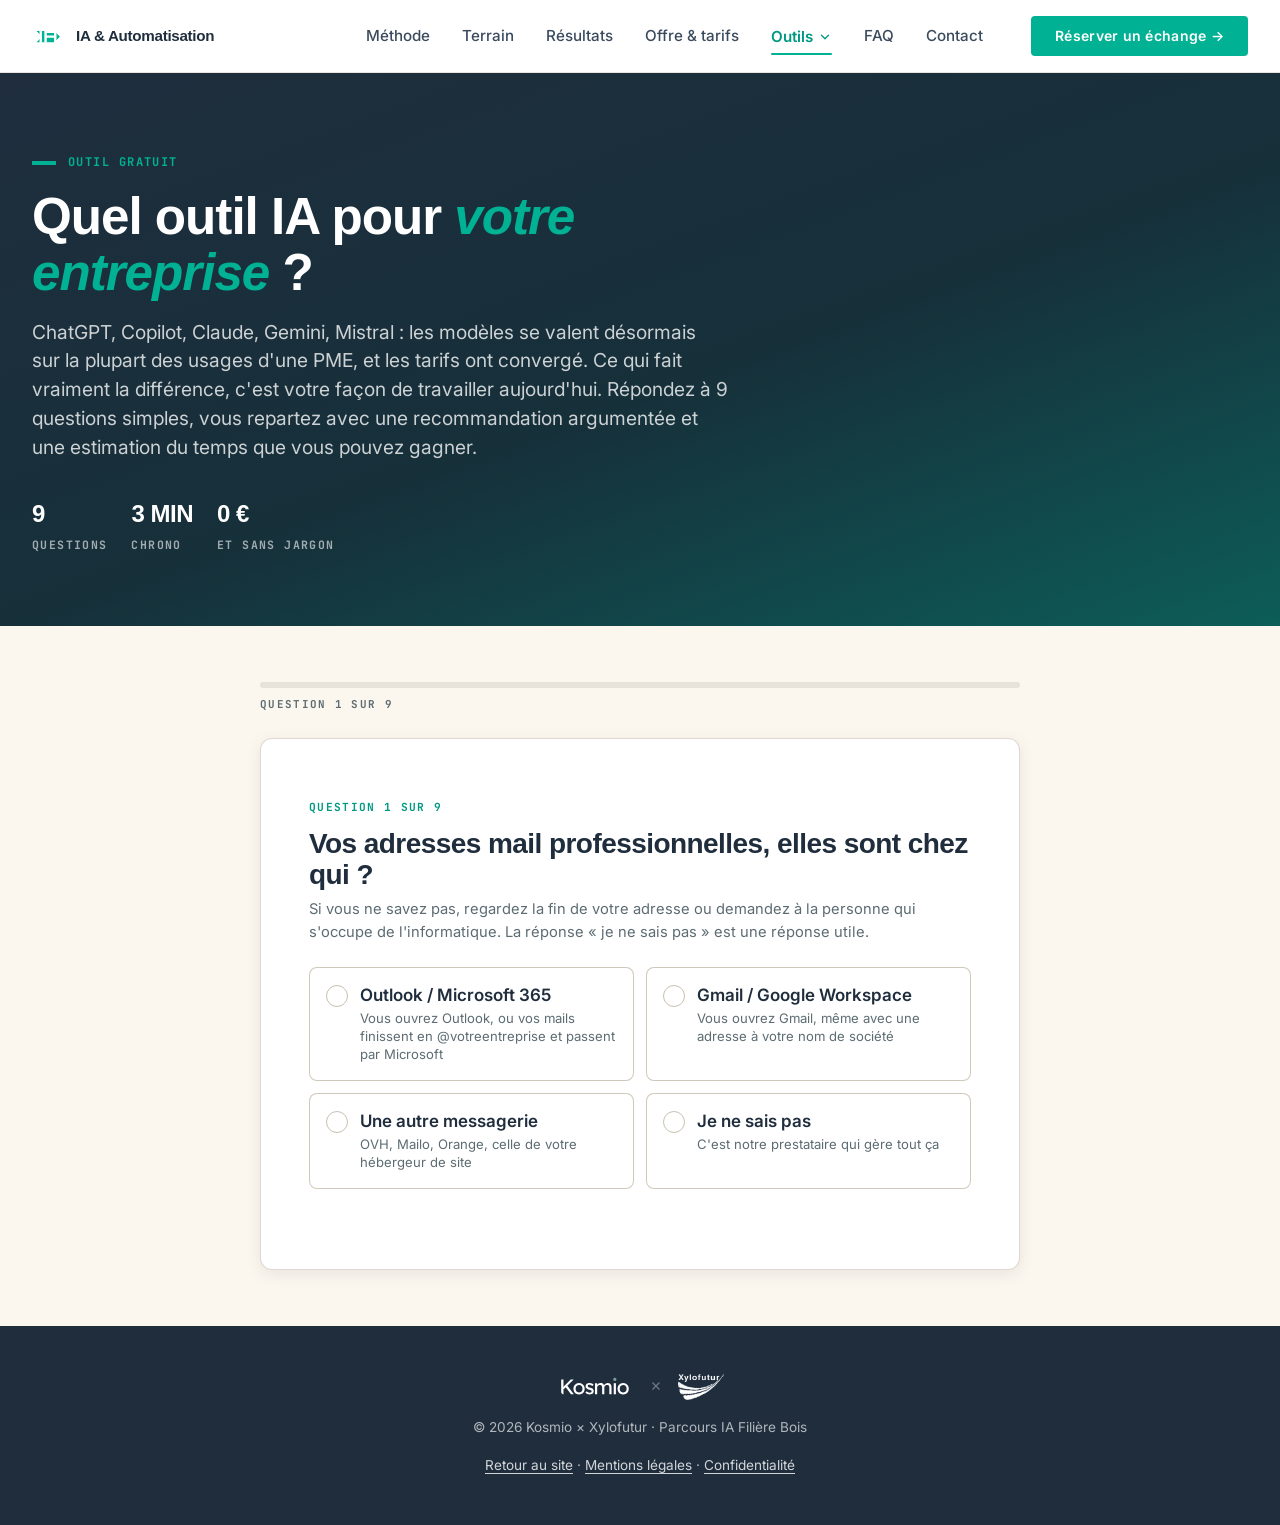
==== choix-ia.html @ 47e6c5d9 "Lot D : entree Souverainete active dans le menu Outils de toutes les pages Co-Authored-By: Claude Op" ====
<!doctype html>
<html lang="fr">
<head>
<meta charset="utf-8" />
<meta name="viewport" content="width=device-width,initial-scale=1" />
<title>Quel outil IA pour votre entreprise ? · Kosmio × Xylofutur</title>
<meta name="description" content="9 questions, 3 minutes : découvrez quel abonnement IA correspond à votre façon de travailler, et surtout combien de temps vous pouvez réellement gagner. Outil gratuit pour les entreprises de la filière bois." />

<meta property="og:type" content="website" />
<meta property="og:title" content="Quel outil IA pour votre entreprise ?" />
<meta property="og:description" content="9 questions, 3 minutes, une recommandation argumentée. Sans jargon, pour les entreprises de la filière bois." />
<meta property="og:url" content="https://ia-bois.kosm.io/choix-ia.html" />
<meta property="og:image" content="https://ia-bois.kosm.io/assets/og-cover.png" />
<meta property="og:locale" content="fr_FR" />
<meta name="twitter:card" content="summary_large_image" />
<link rel="canonical" href="https://ia-bois.kosm.io/choix-ia.html" />

<link rel="icon" href="assets/favicon.svg" type="image/svg+xml" />

<link rel="preconnect" href="https://fonts.googleapis.com">
<link rel="preconnect" href="https://fonts.gstatic.com" crossorigin>
<link rel="stylesheet" href="https://fonts.googleapis.com/css2?family=Inter:wght@400;500;600;700&family=JetBrains+Mono:wght@600;700&display=swap">
<link rel="stylesheet" href="design-system/tokens.css" />

<style>
  .wrap { max-width: var(--container-xl); margin-inline:auto; padding-inline: var(--gutter-mobile); }
  @media (min-width:768px){ .wrap{ padding-inline: var(--gutter-tablet);} }
  @media (min-width:1024px){ .wrap{ padding-inline: var(--gutter-desktop);} }

  /* ===== Header (identique au site) ===== */
  header.site {
    position: sticky; top:0; z-index:50;
    background: rgba(255,255,255,0.88);
    backdrop-filter: saturate(180%) blur(12px);
    border-bottom: 1px solid rgba(201,191,177,0.4);
  }
  header.site .wrap { display:flex; align-items:center; justify-content:space-between; height:72px; gap:var(--space-4); }
  .brand { display:flex; align-items:center; gap:var(--space-3); text-decoration:none;}
  .brand-logo { height:32px; width:auto; display:block; }
  .brand-name { font-family:var(--font-display); font-weight:700; font-size:.95rem; color:var(--ink-900); letter-spacing:var(--tracking-tight); }

  /* ===== Intro ===== */
  .intro { background: linear-gradient(160deg, var(--ink-900) 0%, #16303a 55%, var(--xf-green-600) 160%); color:#fff; padding-block: clamp(2.5rem,6vw,4.5rem); }
  .intro h1 { color:#fff; font-size: var(--text-h1); margin-bottom: var(--space-4); max-width: 22ch; }
  .intro h1 em { font-style:italic; color: var(--xf-green-500); }
  .intro p { color: rgba(255,255,255,.78); font-size: var(--text-lead); line-height: var(--lh-base); max-width: 58ch; margin:0 0 var(--space-5); }
  .intro-meta { display:flex; flex-wrap:wrap; gap: var(--space-5); margin-top: var(--space-6); }
  .intro-meta div { font-family: var(--font-mono); font-size:.72rem; font-weight:700; text-transform:uppercase; letter-spacing: var(--tracking-mono); color: rgba(255,255,255,.6); }
  .intro-meta strong { display:block; font-family: var(--font-display); font-size:1.5rem; color:#fff; letter-spacing: var(--tracking-tight); margin-bottom:2px; }

  /* ===== App ===== */
  .app { background: var(--xf-sand-100); padding-block: clamp(2rem,5vw,3.5rem); min-height: 60vh; }
  .card {
    background:#fff; border:1px solid rgba(201,191,177,.6); border-radius: var(--radius-lg);
    box-shadow: var(--shadow-md); max-width: 760px; margin-inline:auto;
    padding: clamp(1.25rem, 4vw, var(--space-7));
  }

  .progress { max-width:760px; margin: 0 auto var(--space-5); }
  .progress-bar { height:6px; background: rgba(0,0,0,.08); border-radius: var(--radius-pill); overflow:hidden; }
  .progress-bar span { display:block; height:100%; width:0%; background: var(--xf-green-500); border-radius: var(--radius-pill); transition: width .35s var(--ease-out); }
  .progress-label { display:flex; justify-content:space-between; align-items:center; margin-top: var(--space-2); font-family: var(--font-mono); font-size:.68rem; font-weight:700; text-transform:uppercase; letter-spacing: var(--tracking-mono); color: var(--grey-600); }

  .q-num { font-family: var(--font-mono); font-size:.7rem; font-weight:700; text-transform:uppercase; letter-spacing: var(--tracking-mono); color: var(--xf-green-600); }
  .q-title { font-family: var(--font-display); font-weight:700; font-size: clamp(1.3rem, 3vw, 1.75rem); line-height: var(--lh-tight); letter-spacing: var(--tracking-tight); margin: var(--space-3) 0 var(--space-2); }
  .q-help { color: var(--grey-600); font-size:.92rem; line-height: var(--lh-base); margin:0 0 var(--space-5); }

  .opts { display:grid; gap: var(--space-3); }
  @media (min-width:640px){ .opts.opts--2 { grid-template-columns: 1fr 1fr; } }
  .opt {
    display:flex; align-items:flex-start; gap: var(--space-3); text-align:left;
    width:100%; padding: var(--space-4); font:inherit; color:var(--ink-900);
    background:#fff; border:1.5px solid rgba(201,191,177,.85); border-radius: var(--radius-md);
    cursor:pointer; transition: border-color var(--duration-fast) var(--ease-out), background var(--duration-fast) var(--ease-out), transform var(--duration-fast) var(--ease-out);
  }
  .opt:hover { border-color: var(--xf-green-500); background: var(--xf-green-50); transform: translateY(-1px); }
  .opt:focus-visible { outline:none; box-shadow: var(--shadow-focus); }
  .opt[aria-pressed="true"] { border-color: var(--xf-green-500); background: var(--xf-green-50); }
  .opt .tick {
    flex:0 0 auto; width:22px; height:22px; border-radius:50%; margin-top:1px;
    border:1.5px solid var(--grey-300); display:flex; align-items:center; justify-content:center;
    font-size:.7rem; color:#fff; background:#fff;
  }
  .opt[aria-pressed="true"] .tick { background: var(--xf-green-500); border-color: var(--xf-green-500); }
  .opt .txt strong { display:block; font-weight:600; line-height:1.3; }
  .opt .txt small { display:block; color: var(--grey-600); font-size:.82rem; line-height:1.4; margin-top:3px; }

  .q-nav { display:flex; justify-content:space-between; align-items:center; gap:var(--space-3); margin-top: var(--space-6); flex-wrap:wrap; }
  .link-btn { background:none; border:none; padding:0; font:inherit; color: var(--grey-600); cursor:pointer; text-decoration:underline; text-underline-offset:.2em; font-size:.9rem; }
  .link-btn:hover { color: var(--ink-900); }

  /* ===== Résultat ===== */
  .reco { border:1px solid rgba(201,191,177,.6); border-radius: var(--radius-lg); overflow:hidden; background:#fff; }
  .reco__head { background: var(--ink-900); color:#fff; padding: var(--space-5) var(--space-6); }
  .reco__head .t-micro { color: var(--xf-green-500); }
  .reco__head h3 { color:#fff; font-size: clamp(1.5rem,3.5vw,2rem); margin: var(--space-2) 0 0; }
  .reco__head p { margin: var(--space-2) 0 0; color: rgba(255,255,255,.72); font-size:.95rem; }
  .reco__body { padding: var(--space-6); }
  .reco__why { list-style:none; margin:0 0 var(--space-5); padding:0; display:grid; gap: var(--space-3); }
  .reco__why li { display:flex; gap: var(--space-3); align-items:flex-start; font-size:.95rem; line-height: var(--lh-base); }
  .reco__why li::before { content:"✓"; flex:0 0 auto; color: var(--xf-green-600); font-weight:700; }
  .reco__meta { display:grid; gap: var(--space-4); border-top:1px solid rgba(201,191,177,.5); padding-top: var(--space-5); }
  @media (min-width:640px){ .reco__meta { grid-template-columns: 1fr 1fr; } }
  .reco__meta h4 { font-family: var(--font-mono); font-size:.68rem; font-weight:700; text-transform:uppercase; letter-spacing: var(--tracking-mono); color: var(--grey-600); margin:0 0 var(--space-2); }
  .reco__meta p { margin:0; font-size:.92rem; line-height: var(--lh-base); }

  /* ===== Tableau comparatif façon grille tarifaire ===== */
  .plans { display:grid; gap: var(--space-6); align-items:start; margin-top: var(--space-5); scroll-margin-top: 96px; }
  @media (min-width: 900px) { .plans { gap: var(--space-4); } }
  @media (min-width: 900px) {
    .plans { grid-template-columns: 1fr 1.1fr 1fr; gap: var(--space-5); align-items:stretch; }
    .plan[data-rank="1"] { order:2; }
    .plan[data-rank="2"] { order:1; }
    .plan[data-rank="3"] { order:3; }
  }
  .plan {
    position:relative; display:flex; flex-direction:column;
    background:#fff; border:1px solid rgba(201,191,177,.8); border-radius: var(--radius-lg);
    padding: var(--space-6) var(--space-5) var(--space-5);
  }
  .plan[data-rank="1"] {
    border:2px solid var(--xf-green-500);
    box-shadow: var(--shadow-lg);
    padding-top: var(--space-7);
  }
  @media (min-width: 900px) { .plan[data-rank="1"] { transform: scale(1.03); z-index:2; } }
  .plan[data-rank="2"], .plan[data-rank="3"] { background: #FDFCF9; }

  .plan__badge {
    position:absolute; top:0; left:50%; transform: translate(-50%,-50%);
    background: var(--xf-green-500); color:#fff; white-space:nowrap;
    font-family: var(--font-mono); font-size:.62rem; font-weight:700;
    text-transform:uppercase; letter-spacing: var(--tracking-mono);
    padding: 6px 14px; border-radius: var(--radius-pill);
  }
  .plan__rank {
    font-family: var(--font-mono); font-size:.62rem; font-weight:700;
    text-transform:uppercase; letter-spacing: var(--tracking-mono);
    color: var(--grey-600); margin:0 0 var(--space-2);
  }
  .plan__name { font-family: var(--font-display); font-weight:700; font-size:1.2rem; line-height:1.2; letter-spacing: var(--tracking-tight); margin:0 0 4px; }
  .plan[data-rank="1"] .plan__name { font-size:1.35rem; }
  .plan__tag { color: var(--grey-600); font-size:.85rem; line-height:1.4; margin:0 0 var(--space-5); min-height:2.4em; }
  .plan__price { margin:0 0 var(--space-5); padding-bottom: var(--space-5); border-bottom:1px solid rgba(201,191,177,.6); }
  .plan__price b { display:block; font-family: var(--font-display); font-weight:700; font-size:1.9rem; letter-spacing: var(--tracking-tight); line-height:1; color: var(--ink-900); }
  .plan[data-rank="1"] .plan__price b { color: var(--xf-green-600); }
  .plan__price span { display:block; font-size:.78rem; color: var(--grey-600); line-height:1.4; margin-top:6px; }

  .plan__crit { list-style:none; margin:0 0 var(--space-5); padding:0; display:grid; gap: var(--space-3); }
  .plan__crit li { display:grid; grid-template-columns: 1fr auto; gap: var(--space-3); align-items:center; font-size:.82rem; }
  .plan__crit .c { color: var(--ink-700); line-height:1.3; }
  .plan__crit .n { grid-column:1/-1; font-size:.74rem; color: var(--grey-600); line-height:1.4; margin-top:-4px; }
  .dots { display:inline-flex; gap:3px; }
  .dots i { width:7px; height:7px; border-radius:50%; background: rgba(201,191,177,.85); display:block; }
  .dots[data-l="1"] i:nth-child(-n+1),
  .dots[data-l="2"] i:nth-child(-n+2),
  .dots[data-l="3"] i:nth-child(-n+3) { background: var(--xf-green-500); }

  .plan__why { list-style:none; margin:0 0 var(--space-5); padding:0; display:grid; gap: var(--space-2); }
  .plan__why li { display:flex; gap:8px; align-items:flex-start; font-size:.85rem; line-height:1.45; }
  .plan__why li::before { content:"✓"; color: var(--xf-green-600); font-weight:700; flex:0 0 auto; }

  .plan__foot { margin-top:auto; padding-top: var(--space-4); border-top:1px solid rgba(201,191,177,.6); }
  .plan__foot p { margin:0; font-size:.78rem; color: var(--grey-600); line-height:1.5; }
  .plan__foot .btn { width:100%; justify-content:center; margin-bottom: var(--space-3); }

  .alert { display:flex; gap: var(--space-3); align-items:flex-start; padding: var(--space-4); border-radius: var(--radius-md); background: var(--xf-gold-50); border:1px solid rgba(186,135,72,.3); margin-top: var(--space-4); font-size:.92rem; line-height: var(--lh-base); }
  .alert .ico { flex:0 0 auto; font-size:1.1rem; line-height:1.3; }
  .alert strong { display:block; margin-bottom:2px; }
  .alert .tx { display:block; }
  .alert__link { display:inline-block; margin-top: var(--space-2); color: var(--xf-green-600); font-weight:600; text-decoration:none; }
  .alert__link:hover { color: var(--xf-green-600); text-decoration:underline; text-underline-offset:.2em; }

  /* ===== Pivot usage ===== */
  .pivot { background: var(--ink-900); color:#fff; padding-block: clamp(2.5rem,6vw,4.5rem); }
  .pivot h2 { color:#fff; font-size: var(--text-h2); max-width: 20ch; }
  .pivot h2 em { font-style:italic; background:linear-gradient(120deg,var(--xf-green-500),var(--xf-gold-500)); -webkit-background-clip:text; background-clip:text; -webkit-text-fill-color:transparent; }
  .pivot p { color: rgba(255,255,255,.75); font-size: var(--text-lead); line-height: var(--lh-base); max-width: 62ch; }
  .gain { display:grid; gap: var(--space-4); margin: var(--space-7) 0; }
  @media (min-width:768px){ .gain { grid-template-columns: repeat(3, 1fr); } }
  .gain div { background: rgba(255,255,255,.06); border:1px solid rgba(255,255,255,.12); border-radius: var(--radius-lg); padding: var(--space-5); }
  .gain .k { font-family: var(--font-mono); font-size:.66rem; font-weight:700; text-transform:uppercase; letter-spacing: var(--tracking-mono); color: rgba(255,255,255,.55); }
  .gain .v { font-family: var(--font-display); font-weight:700; font-size: clamp(1.6rem,4vw,2.25rem); line-height:1.1; color:#fff; margin:var(--space-2) 0; letter-spacing: var(--tracking-tight); }
  .gain .d { font-size:.85rem; color: rgba(255,255,255,.65); line-height: var(--lh-base); margin:0; }
  .disclaimer { font-size:.78rem; color: rgba(255,255,255,.45); max-width:70ch; line-height:1.5; }

  /* ===== Capture ===== */
  .capture { background: var(--km-sage-50); padding-block: clamp(2.5rem,6vw,4rem); }
  .capture .inner { max-width: 720px; margin-inline:auto; text-align:center; }
  .cform { display:flex; flex-wrap:wrap; gap: var(--space-3); justify-content:center; align-items:flex-end; margin-top: var(--space-5); }
  .cform label { flex:1; min-width:150px; max-width:230px; display:flex; flex-direction:column; gap:4px; font-size:.85rem; text-align:left; }
  .cform input { padding:.65rem .8rem; border:1px solid rgba(0,0,0,.15); border-radius:8px; font:inherit; background:#fff; }
  .cform input:focus-visible { outline:none; box-shadow: var(--shadow-focus); border-color: var(--xf-green-500); }

  .final { background: linear-gradient(160deg, #16303a, var(--ink-900)); color:#fff; padding-block: clamp(2.5rem,6vw,4rem); text-align:center; }
  .final h2 { color:#fff; }

  footer.site { background: var(--ink-900); color: rgba(255,255,255,.65); padding-block: var(--space-7); font-size:.85rem; }
  footer.site .wrap { display:flex; flex-direction:column; gap: var(--space-4); align-items:center; text-align:center; }
  footer.site a { color: rgba(255,255,255,.8); }
  .footer-brands { display:flex; align-items:center; gap: var(--space-4); }
  .footer-brands img { height:26px; width:auto; }
  .footer-brands .x { color: rgba(255,255,255,.35); }

  [hidden] { display:none !important; }
  .sr-only { position:absolute; width:1px; height:1px; padding:0; margin:-1px; overflow:hidden; clip:rect(0,0,0,0); white-space:nowrap; border:0; }
</style>
<link rel="stylesheet" href="assets/site-nav.css?v=1" />
<script src="assets/site-nav.js?v=1" defer></script>
</head>
<body>

<header class="site">
  <div class="wrap">
    <a href="index.html" class="brand">
      <img src="assets/logo-white.svg" alt="IA &amp; Automatisation" class="brand-logo">
      <span class="brand-name">IA &amp; Automatisation</span>
    </a>
    <nav class="primary" id="nav-primary" aria-label="Principal">
      <a href="index.html#methode">Méthode</a>
      <a href="index.html#terrain">Terrain</a>
      <a href="index.html#etudes">Résultats</a>
      <a href="index.html#offre">Offre &amp; tarifs</a>
      <div class="nav-dd">
        <button type="button" class="nav-dd__btn is-current" aria-expanded="false" aria-controls="nav-outils">Outils<svg class="nav-dd__chev" width="14" height="14" viewBox="0 0 24 24" fill="none" stroke="currentColor" stroke-width="2.2" stroke-linecap="round" stroke-linejoin="round" aria-hidden="true"><polyline points="6 9 12 15 18 9"/></svg></button>
        <div class="nav-dd__menu" id="nav-outils">
          <a href="choix-ia.html" class="nav-dd__cur" aria-current="page"><span class="nav-dd__title">Quel outil IA&nbsp;?</span><span class="nav-dd__desc">Trouver l'abonnement adapté à vos usages</span></a>
          <a href="https://processotheque.kosmio.dev/" target="_blank" rel="noopener"><span class="nav-dd__title">Processothèque <span class="nav-dd__ext" aria-hidden="true">↗</span></span><span class="nav-dd__desc">Le référentiel des processus métier de la filière bois</span></a>
          <a href="souverainete.html"><span class="nav-dd__title">Souveraineté</span><span class="nav-dd__desc">Vos outils IA sur un serveur à votre nom</span></a>
        </div>
      </div>
      <a href="index.html#faq">FAQ</a>
      <a href="index.html#contact">Contact</a>
      <a class="btn btn--primary nav-cta" href="https://cal.com/kosmio/ia-automatisation" target="_blank" rel="noopener">Réserver un échange →</a>
    </nav>
    <button type="button" class="nav-toggle" aria-expanded="false" aria-controls="nav-primary" aria-label="Ouvrir le menu">
      <svg class="nav-toggle__open" width="24" height="24" viewBox="0 0 24 24" fill="none" stroke="currentColor" stroke-width="2" stroke-linecap="round" aria-hidden="true"><line x1="3" y1="6" x2="21" y2="6"/><line x1="3" y1="12" x2="21" y2="12"/><line x1="3" y1="18" x2="21" y2="18"/></svg>
      <svg class="nav-toggle__close" width="24" height="24" viewBox="0 0 24 24" fill="none" stroke="currentColor" stroke-width="2" stroke-linecap="round" aria-hidden="true"><line x1="6" y1="6" x2="18" y2="18"/><line x1="18" y1="6" x2="6" y2="18"/></svg>
    </button>
    <a class="btn btn--primary btn--sm header-cta" href="https://cal.com/kosmio/ia-automatisation" target="_blank" rel="noopener">Réserver un échange →</a>
  </div>
</header>

<!-- ============ INTRO ============ -->
<section class="intro" id="intro">
  <div class="wrap">
    <span class="eyebrow" style="color:var(--xf-green-500);">Outil gratuit</span>
    <h1 style="margin-top:var(--space-4);">Quel outil IA pour <em>votre entreprise</em> ?</h1>
    <p>ChatGPT, Copilot, Claude, Gemini, Mistral : les modèles se valent désormais sur la plupart des usages d'une PME, et les tarifs ont convergé. Ce qui fait vraiment la différence, c'est votre façon de travailler aujourd'hui. Répondez à 9 questions simples, vous repartez avec une recommandation argumentée et une estimation du temps que vous pouvez gagner.</p>
    <div class="intro-meta">
      <div><strong>9</strong>questions</div>
      <div><strong>3 min</strong>chrono</div>
      <div><strong>0 €</strong>et sans jargon</div>
    </div>
  </div>
</section>

<!-- ============ APP ============ -->
<section class="app" id="app">
  <div class="wrap">

    <div class="progress" id="progress">
      <div class="progress-bar"><span id="progress-fill"></span></div>
      <div class="progress-label">
        <span id="progress-text">Question 1 sur 9</span>
        <button class="link-btn" id="btn-restart" type="button" hidden>Recommencer</button>
      </div>
    </div>

    <!-- Questionnaire -->
    <div class="card" id="quiz">
      <p class="q-num" id="q-num">Question 1 sur 9</p>
      <h2 class="q-title" id="q-title">…</h2>
      <p class="q-help" id="q-help"></p>
      <div class="opts" id="q-opts" role="group" aria-labelledby="q-title"></div>
      <div class="q-nav">
        <button class="link-btn" id="btn-prev" type="button">← Question précédente</button>
        <button class="btn btn--primary" id="btn-next" type="button" hidden>Continuer →</button>
      </div>
    </div>

    <!-- Résultat -->
    <div id="result" hidden>

      <div style="text-align:center; max-width:640px; margin:0 auto var(--space-6);">
        <span class="eyebrow" style="justify-content:center;">Votre résultat</span>
        <h2 style="margin-top:var(--space-4); font-size:var(--text-h2);">Trois solutions tenables, <em id="res-head-em" style="font-style:italic; color:var(--xf-green-600);">une qui vous va mieux</em></h2>
        <p class="t-lead" style="margin-bottom:0;">Comparées sur vos réponses, pas dans l'absolu. La colonne mise en avant est celle qui colle le mieux à votre façon de travailler aujourd'hui.</p>
      </div>

      <div class="plans" id="plans"></div>

      <p style="text-align:center; margin:var(--space-5) 0 0; font-family:var(--font-mono); font-size:.68rem; font-weight:700; text-transform:uppercase; letter-spacing:var(--tracking-mono); color:var(--grey-600);">
        <span class="dots" data-l="3" style="vertical-align:middle; margin-right:8px;"><i></i><i></i><i></i></span> adapté à votre situation
        <span class="dots" data-l="1" style="vertical-align:middle; margin:0 8px 0 24px;"><i></i><i></i><i></i></span> peu déterminant pour vous
      </p>

      <div style="max-width:860px; margin:var(--space-6) auto 0;">
        <div id="reco-alerts"></div>
        <p style="font-size:.75rem; color:var(--grey-600); margin:var(--space-5) 0 0; line-height:1.5;">Comparaison établie à partir de vos réponses et d'un référentiel à sept critères : intégration à vos outils, adéquation à vos priorités, confidentialité et hébergement, facilité d'adoption, coût, réversibilité, cadre d'usage. Tarifs constatés en septembre 2026, à revérifier chez l'éditeur avant toute souscription. Les deux solutions non retenues ne sont pas de mauvais outils, elles répondent moins bien à votre situation précise.</p>
      </div>

    </div>

  </div>
</section>

<!-- ============ PIVOT USAGE ============ -->
<section class="pivot" id="pivot" hidden>
  <div class="wrap">
    <span class="eyebrow" style="color:var(--xf-green-500);">Et maintenant, l'essentiel</span>
    <h2 style="margin-top:var(--space-4);">L'outil n'est pas le sujet. <em>L'usage, si.</em></h2>
    <p>Vous avez votre réponse, et elle a peu d'importance. Une entreprise qui choisit l'abonnement idéal sans changer sa façon de travailler perd son argent, pendant qu'une autre obtient des résultats avec l'outil qu'elle avait déjà. La vraie question n'est pas quel modèle, c'est quel processus vous allez cesser de faire à la main.</p>

    <div class="gain">
      <div>
        <p class="k">Vos priorités</p>
        <p class="v" id="gain-usages">0</p>
        <p class="d" id="gain-usages-d">tâches identifiées comme prioritaires par vos réponses.</p>
      </div>
      <div>
        <p class="k">Avec un simple abonnement</p>
        <p class="v" id="gain-abo">0 h</p>
        <p class="d">par mois pour l'entreprise, en aidant chacun à rédiger, lire et synthétiser plus vite. Gain réel, mais qui dépend entièrement de la discipline de chacun.</p>
      </div>
      <div>
        <p class="k">En automatisant le processus</p>
        <p class="v" id="gain-auto">0 h</p>
        <p class="d">par mois, quand la tâche se déclenche toute seule et que l'information circule entre vos outils sans ressaisie. C'est là que se situe l'écart.</p>
      </div>
    </div>

    <p class="disclaimer">Estimation indicative, construite sur les ordres de grandeur observés lors de nos interventions dans la filière. Elle ne remplace pas l'observation de vos processus réels : c'est précisément ce qu'on fait ensemble lors d'un premier échange.</p>

    <div style="margin-top:var(--space-7); display:flex; gap:var(--space-4); flex-wrap:wrap;">
      <a class="btn btn--primary btn--lg" href="https://cal.com/kosmio/ia-automatisation" target="_blank" rel="noopener">Parlons de vos processus (30 min, gratuit) →</a>
      <a class="btn btn--secondary btn--lg" href="index.html#etudes" style="color:#fff;border-color:rgba(255,255,255,.5);">Voir des exemples concrets ↓</a>
    </div>
  </div>
</section>

<!-- ============ CAPTURE ============ -->
<section class="capture" id="capture" hidden>
  <div class="wrap">
    <div class="inner">
      <span class="eyebrow" style="justify-content:center;">Votre synthèse</span>
      <h2 style="margin-top:var(--space-4); font-size:var(--text-h2);">Recevez votre recommandation par email</h2>
      <p class="t-lead" style="margin-bottom:0;">Le détail de votre profil, la comparaison des cinq solutions sur vos critères, et les trois conditions à réunir avant de souscrire. Une page, rien à installer.</p>

      <form class="cform" id="quiz-form" novalidate>
        <label>
          <span>Prénom *</span>
          <input name="firstname" type="text" required autocomplete="given-name">
        </label>
        <label>
          <span>Entreprise</span>
          <input name="company" type="text" autocomplete="organization">
        </label>
        <label style="max-width:270px;">
          <span>Email professionnel *</span>
          <input name="email" type="email" required autocomplete="email">
        </label>
        <button type="submit" class="btn btn--primary btn--sm" style="white-space:nowrap;">Recevoir ma synthèse →</button>
      </form>
      <p id="quiz-form-status" role="status" aria-live="polite" style="margin-top:var(--space-3); font-size:.88rem; min-height:1.3rem;"></p>
      <p style="font-size:.7rem; opacity:.6; margin-top:var(--space-2);">Données traitées par Kosmio pour vous envoyer cette synthèse et, si vous le souhaitez, une lettre trimestrielle sur l'IA dans la filière bois. <a href="mailto:mathieu@kosm.io" style="color:inherit;">Droits RGPD</a>. Désabonnement en un clic.</p>
    </div>
  </div>
</section>

<!-- ============ FINAL ============ -->
<section class="final" id="final" hidden>
  <div class="wrap">
    <h2>Un outil ne change rien tout seul.</h2>
    <p class="t-lead" style="color:rgba(255,255,255,.75); max-width:56ch; margin-inline:auto;">On regarde ensemble comment vous travaillez aujourd'hui, on repère ce qui mérite d'être automatisé, et on le met en place. Si ce n'est pas le bon moment, on vous le dira.</p>
    <div style="margin-top:var(--space-6);">
      <a class="btn btn--primary btn--lg" href="https://cal.com/kosmio/ia-automatisation" target="_blank" rel="noopener">📅 Réserver 30 minutes</a>
    </div>
  </div>
</section>

<footer class="site">
  <div class="wrap">
    <div class="footer-brands">
      <img src="assets/Logos-Kosmio-Xylofutur/logo-kosmio-blanc.svg" alt="Kosmio">
      <span class="x">✕</span>
      <img src="assets/Logos-Kosmio-Xylofutur/logo-xylofutur-blanc-web.png" alt="Xylofutur">
    </div>
    <div>© 2026 Kosmio × Xylofutur · Parcours IA Filière Bois</div>
    <div><a href="index.html">Retour au site</a> · <a href="mailto:mathieu@kosm.io?subject=Mentions%20légales">Mentions légales</a> · <a href="mailto:mathieu@kosm.io?subject=Confidentialité">Confidentialité</a></div>
  </div>
</footer>

<script>
(function(){
  'use strict';

  /* =====================================================================
     1. Référentiel : questions
     ===================================================================== */
  var QUESTIONS = [
    {
      id: 'suite',
      title: 'Vos adresses mail professionnelles, elles sont chez qui ?',
      help: "Si vous ne savez pas, regardez la fin de votre adresse ou demandez à la personne qui s'occupe de l'informatique. La réponse « je ne sais pas » est une réponse utile.",
      cols: 2,
      options: [
        { v:'m365',    label:'Outlook / Microsoft 365', sub:'Vous ouvrez Outlook, ou vos mails finissent en @votreentreprise et passent par Microsoft' },
        { v:'google',  label:'Gmail / Google Workspace', sub:'Vous ouvrez Gmail, même avec une adresse à votre nom de société' },
        { v:'autre',   label:'Une autre messagerie', sub:'OVH, Mailo, Orange, celle de votre hébergeur de site' },
        { v:'inconnu', label:'Je ne sais pas', sub:"C'est notre prestataire qui gère tout ça" }
      ]
    },
    {
      id: 'fichiers',
      title: 'Vos documents de travail, ils sont rangés où ?',
      help: 'Devis, plans, photos de chantier, dossiers clients. Choisissez ce qui représente la majorité de vos fichiers.',
      cols: 2,
      options: [
        { v:'sharepoint', label:'SharePoint ou OneDrive', sub:"L'espace de partage Microsoft, accessible depuis n'importe quel poste" },
        { v:'drive',      label:'Google Drive', sub:"L'espace de partage Google, accessible depuis n'importe quel poste" },
        { v:'local',      label:'Un serveur ou un disque partagé dans les locaux', sub:'Le fameux lecteur réseau, ou un boîtier NAS dans le bureau' },
        { v:'postes',     label:'Sur les ordinateurs de chacun', sub:"Chacun garde ses fichiers, on s'envoie les documents par mail" },
        { v:'papier',     label:'Beaucoup de papier encore', sub:'Classeurs, pochettes de chantier, impressions' }
      ]
    },
    {
      id: 'usages',
      title: 'Qu\'est-ce qui vous ferait gagner le plus de temps demain matin ?',
      help: 'Choisissez jusqu\'à trois tâches. Ce sont elles qui déterminent la recommandation, bien plus que la marque de l\'outil.',
      multi: true,
      max: 3,
      cols: 2,
      options: [
        { v:'ecrits',   label:'Mails, courriers et relances', sub:'Écrire vite et bien, sans y passer la soirée' },
        { v:'ao',       label:"Appels d'offres, CCTP, marchés publics", sub:'Lire un gros dossier et en sortir ce qui vous engage' },
        { v:'prod',     label:'Passer du devis à la fiche de production', sub:'Arrêter de ressaisir les mêmes lignes trois fois' },
        { v:'cr',       label:'Comptes rendus de réunion ou de chantier', sub:'Ne plus rédiger le soir ce qui a été dit le matin' },
        { v:'recherche',label:'Retrouver une information dans vos documents', sub:'Le devis de 2023, la fiche technique, la clause du marché' },
        { v:'tableaux', label:'Analyser vos tableaux et vos chiffres', sub:'Marges, heures, consommations, rendement matière' },
        { v:'commerce', label:'Documents commerciaux et visuels', sub:'Plaquettes, présentations, fiches produit' },
        { v:'qualite',  label:'Procédures, qualité, sécurité', sub:'Rédiger et tenir à jour ce que personne n\'a le temps d\'écrire' }
      ]
    },
    {
      id: 'effectif',
      title: 'Combien de personnes s\'en serviraient vraiment ?',
      help: 'Dans les six prochains mois, pas dans un monde idéal. Mieux vaut deux personnes convaincues que dix comptes dormants.',
      cols: 2,
      options: [
        { v:'1',    label:'Vous seul, pour commencer', sub:'Vous testez avant de déployer' },
        { v:'2_5',  label:'2 à 5 personnes', sub:'Le bureau, quelques fonctions clés' },
        { v:'6_15', label:'6 à 15 personnes', sub:'La majorité des postes administratifs et techniques' },
        { v:'15p',  label:'Plus de 15 personnes', sub:'Un déploiement à organiser' }
      ]
    },
    {
      id: 'sensible',
      title: 'Dans les documents que vous confieriez à une IA, il y a quoi ?',
      help: 'Plusieurs réponses possibles. Cela ne bloque rien, cela oriente le choix et les règles à poser.',
      multi: true,
      cols: 2,
      options: [
        { v:'marges',   label:'Vos prix et vos marges', sub:'Devis, tarifs, conditions fournisseurs' },
        { v:'technique',label:'Des plans, des méthodes, un savoir-faire', sub:"Ce qui fait la valeur de l'entreprise" },
        { v:'clients',  label:'Des documents appartenant à vos clients', sub:'Vous en êtes responsable vis-à-vis d\'eux' },
        { v:'rh',       label:'Des données concernant vos salariés', sub:'Contrats, plannings, évaluations' },
        { v:'rien',     label:'Rien de vraiment sensible', sub:'Des documents que vous montreriez sans gêne' }
      ]
    },
    {
      id: 'souverainete',
      title: 'Un client vous a-t-il déjà demandé où sont hébergées vos données ?',
      help: 'La question revient de plus en plus vite dans les marchés publics et chez les grands donneurs d\'ordre.',
      cols: 2,
      options: [
        { v:'contrat', label:"Oui, c'est écrit dans un contrat", sub:'Ou dans un cahier des charges, une charte fournisseur' },
        { v:'evoque',  label:'Cela a été évoqué, sans être exigé', sub:'On sent que cela vient' },
        { v:'jamais',  label:'Jamais', sub:"Personne ne m'a posé la question" },
        { v:'perso',   label:"C'est important pour moi personnellement", sub:'Indépendamment de ce que demandent les clients' }
      ]
    },
    {
      id: 'it',
      title: 'Qui s\'occupe de l\'informatique chez vous ?',
      help: 'Cela détermine ce qu\'il est raisonnable de mettre en place, et ce qui restera un projet sur l\'étagère.',
      cols: 2,
      options: [
        { v:'dedie',  label:"Un salarié dont c'est le métier", sub:'Vous avez quelqu\'un en interne' },
        { v:'bricole',label:"Quelqu'un qui s'en occupe en plus de son travail", sub:'Le plus fréquent dans nos entreprises' },
        { v:'presta', label:'Un prestataire extérieur', sub:'On l\'appelle quand ça ne marche plus' },
        { v:'aucun',  label:'Personne, on se débrouille', sub:'Chacun règle ses problèmes comme il peut' }
      ]
    },
    {
      id: 'shadow',
      title: 'Des collaborateurs utilisent-ils déjà une IA gratuite avec vos documents ?',
      help: 'Question sans piège et sans jugement. Dans la plupart des entreprises, la réponse est oui, et le dirigeant ne le sait pas.',
      cols: 2,
      options: [
        { v:'oui',     label:'Oui, je le sais', sub:'Cela se fait ouvertement' },
        { v:'probable',label:"Probablement, mais je n'en suis pas sûr", sub:'Je ne serais pas surpris' },
        { v:'non',     label:'Non', sub:'Personne à ma connaissance' },
        { v:'inconnu', label:'Aucune idée', sub:'Je ne me suis jamais posé la question' }
      ]
    },
    {
      id: 'charte',
      title: 'Existe-t-il une règle écrite sur ce qu\'on peut faire avec l\'IA ?',
      help: "Depuis août 2026, le règlement européen sur l'IA demande aux entreprises utilisatrices un minimum de transparence et de traçabilité sur leurs usages.",
      cols: 2,
      options: [
        { v:'oui',   label:'Oui, quelque chose est écrit', sub:'Une note, une charte, une mention au règlement intérieur' },
        { v:'cours', label:'En cours de rédaction', sub:'Le sujet est ouvert' },
        { v:'non',   label:'Non, rien du tout', sub:'Comme la grande majorité des entreprises' }
      ]
    }
  ];

  /* =====================================================================
     2. Référentiel : solutions
     ===================================================================== */
  var SOLUTIONS = {
    copilot: {
      name: 'Microsoft 365 Copilot',
      tag: "L'assistant intégré à Word, Excel, Outlook et Teams",
      price: "18 à 20 €",
      unit: "par personne et par mois, en supplément de votre abonnement Microsoft 365",
      budget: "environ 18 à 20 € par personne et par mois, en supplément de votre abonnement Microsoft 365 existant.",
      strengths: {
        base: "Il travaille là où vous êtes déjà : il lit vos mails Outlook, vos fichiers SharePoint, résume vos réunions Teams et rédige directement dans Word et Excel.",
        cr: "Il résume automatiquement vos réunions Teams, y compris celles auxquelles vous n'avez pas pu assister.",
        recherche: "Il retrouve un document dans SharePoint à partir d'une question posée en français, sans que vous sachiez où il est rangé.",
        tableaux: "Il travaille directement dans le classeur Excel ouvert, sans copier-coller.",
        ecrits: "Il rédige et répond directement dans Outlook, en reprenant le fil de la conversation et les pièces jointes du dossier.",
        ao: "Il ouvre le dossier de consultation dans Word et vous aide à en extraire les exigences sans quitter l'application.",
        prod: "Il génère la fiche depuis le devis Excel ou Word, dans le format que vous utilisez déjà.",
        commerce: "Il construit une présentation PowerPoint à partir d'un document existant, mise en page comprise.",
        qualite: "Il rédige vos procédures dans Word en reprenant la trame de celles que vous avez déjà."
      }
    },
    chatgpt: {
      name: 'ChatGPT Business',
      tag: 'Le plus polyvalent, et celui que vos équipes connaissent déjà',
      price: "21 à 25 €",
      unit: "par personne et par mois, à partir de 2 utilisateurs",
      budget: "environ 21 à 25 € par personne et par mois, à partir de deux utilisateurs.",
      strengths: {
        base: "C'est le plus polyvalent et le plus connu : vos collaborateurs qui l'utilisent déjà à la maison n'auront rien à réapprendre, ce qui règle une bonne partie du problème d'adoption.",
        commerce: "Il génère aussi des visuels et des illustrations, utile pour vos plaquettes et vos présentations.",
        ecrits: "Il permet de créer des assistants sur mesure partagés dans l'entreprise, par exemple un assistant qui écrit toujours vos courriers dans votre ton.",
        prod: "Il se connecte à vos espaces de fichiers et à de nombreux logiciels en ligne, ce qui ouvre la voie aux automatisations.",
        ao: "Il lit un dossier de consultation et vous rend un tableau des exigences, des délais et des pièces à fournir.",
        cr: "Il transforme un enregistrement ou des notes prises à la volée en compte rendu structuré, avec les décisions et les actions.",
        recherche: "Vous pouvez lui déposer un ensemble de documents et l'interroger dessus, sans avoir à ranger quoi que ce soit au préalable.",
        tableaux: "Il analyse un export Excel et vous explique ce qu'il contient, sans que vous ayez à écrire la moindre formule.",
        qualite: "Il rédige procédures et modes opératoires à partir de ce que vous lui décrivez à l'oral."
      }
    },
    claude: {
      name: 'Claude (offre Team)',
      tag: 'Le meilleur sur les gros dossiers et les documents exigeants',
      price: "25 à 30 €",
      unit: "par personne et par mois, à partir de 5 utilisateurs (20 € en solo)",
      budget: "environ 25 à 30 € par personne et par mois, à partir de cinq utilisateurs. Une formule individuelle existe autour de 20 € pour commencer seul.",
      strengths: {
        base: "C'est le plus solide sur les documents longs et exigeants : il lit un dossier de plusieurs centaines de pages sans en perdre le fil et restitue fidèlement ce qui s'y trouve.",
        ao: "Sur un CCTP ou un dossier de consultation, il sort les exigences, les délais et les pièces à fournir sans en oublier en route.",
        qualite: "Il rédige des procédures et des documents qualité structurés, à partir de ce que vous lui décrivez oralement.",
        recherche: "Il analyse de gros volumes de documents en une seule fois, ce qui évite de découper le travail.",
        ecrits: "Il écrit dans un français sobre et professionnel, sans la grandiloquence qui trahit une machine.",
        prod: "Il tient la cohérence entre le devis et la fiche produite, y compris sur des nomenclatures longues.",
        cr: "Il restitue un compte rendu fidèle à partir de notes désordonnées, sans inventer ce qui n'a pas été dit.",
        tableaux: "Il croise plusieurs tableaux et explique les écarts, en montrant son raisonnement.",
        commerce: "Il structure vos argumentaires et vos fiches produit, le visuel restant à faire ailleurs."
      }
    },
    gemini: {
      name: 'Gemini, inclus dans Google Workspace',
      tag: "Vous le payez peut-être déjà sans le savoir",
      price: "Inclus",
      unit: "dans les abonnements Google Workspace Business, à vérifier sur votre formule",
      budget: "souvent déjà compris dans votre abonnement Google Workspace Business. Vérifiez votre formule avant d'acheter quoi que ce soit d'autre.",
      strengths: {
        base: "Il est désormais inclus dans les abonnements Google Workspace Business : dans beaucoup de cas, vous n'avez rien à acheter, juste à l'activer.",
        recherche: "Il interroge vos documents Drive directement, et NotebookLM permet de créer un espace de questions-réponses sur un ensemble de dossiers.",
        cr: "Il prend les notes de vos réunions Meet et en produit le compte rendu.",
        ecrits: "Il rédige dans Gmail et dans Docs, là où vous travaillez déjà.",
        ao: "Il traite un dossier de consultation déposé dans Drive, sans que vous ayez à le sortir de son dossier.",
        prod: "Il génère la fiche dans Google Sheets à partir du devis, sans sortir de Drive.",
        tableaux: "Il analyse vos feuilles de calcul directement dans Sheets, formules comprises.",
        commerce: "Il construit vos présentations dans Slides à partir d'un document existant.",
        qualite: "Il rédige vos procédures dans Docs, partageables immédiatement avec l'équipe."
      }
    },
    mistral: {
      name: 'Mistral Le Chat',
      tag: 'Éditeur français, données traitées en Europe',
      price: "15 à 25 €",
      unit: "par personne et par mois selon la formule, Pro ou équipe",
      budget: "environ 15 € par personne et par mois pour la formule Pro, environ 25 € pour la formule équipe.",
      strengths: {
        base: "Éditeur français, données traitées en Europe et hors juridiction américaine : c'est un argument vérifiable quand un client ou un donneur d'ordre pose la question.",
        souverainete: "Vous pouvez répondre précisément à un client qui vous demande où partent ses documents, ce qui devient un critère dans les marchés publics.",
        ao: "Sur un dossier de marché public, vous traitez le document sans avoir à expliquer à votre client où partent ses pièces.",
        ecrits: "L'outil est sobre et va droit au but, ce qui limite la dispersion des usages.",
        prod: "Il structure la fiche de production depuis le devis, et ses modèles ouverts permettent d'aller plus loin plus tard.",
        cr: "Il produit un compte rendu propre à partir de vos notes, sans que le contenu quitte l'Europe.",
        recherche: "Les formules hautes se connectent à SharePoint et à vos espaces de fichiers pour interroger vos documents.",
        tableaux: "Il analyse vos exports chiffrés et en tire les écarts, dans un cadre de traitement européen.",
        commerce: "Il rédige vos supports commerciaux, le travail graphique restant à faire ailleurs.",
        qualite: "Il rédige procédures et documents qualité, ce qui va bien avec une exigence de traçabilité."
      }
    }
  };

  /* Gains horaires mensuels indicatifs, par usage : [abonnement, automatisation] */
  var GAINS = {
    ecrits:    [2, 5],
    ao:        [4, 10],
    prod:      [2, 12],
    cr:        [2, 6],
    recherche: [2, 5],
    tableaux:  [2, 5],
    commerce:  [2, 4],
    qualite:   [2, 6]
  };
  var USER_FACTOR = { '1': 1, '2_5': 1.5, '6_15': 2.2, '15p': 3 };

  /* =====================================================================
     3. Moteur de scoring
     ===================================================================== */
  function score(a) {
    var s = { copilot:0, chatgpt:0, claude:0, gemini:0, mistral:0 };
    var reasons = { copilot:[], chatgpt:[], claude:[], gemini:[], mistral:[] };
    var alerts = [];
    var usages = a.usages || [];
    var sensible = a.sensible || [];
    var filesOk = (a.fichiers === 'sharepoint' || a.fichiers === 'drive');

    /* --- K1 : intégration à l'environnement --- */
    if (a.suite === 'm365') { s.copilot += 9; s.chatgpt += 3; s.claude += 3; s.mistral += 3; }
    if (a.suite === 'google') { s.gemini += 9; s.chatgpt += 3; s.claude += 3; }
    if (a.fichiers === 'sharepoint') { s.copilot += 9; s.chatgpt += 3; s.mistral += 3; }
    if (a.fichiers === 'drive') { s.gemini += 9; s.chatgpt += 6; s.claude += 3; }

    /* --- K2 : adéquation aux usages --- */
    usages.forEach(function(u){
      if (u === 'ao')        { s.claude += 9; s.chatgpt += 6; s.mistral += 3; }
      if (u === 'qualite')   { s.claude += 6; s.chatgpt += 3; s.mistral += 3; }
      if (u === 'ecrits')    { s.chatgpt += 4; s.gemini += 3; s.mistral += 3; s.copilot += 3; }
      if (u === 'commerce')  { s.chatgpt += 6; s.gemini += 3; }
      if (u === 'tableaux')  { s.copilot += 6; s.chatgpt += 4; s.claude += 4; }
      if (u === 'prod')      { s.chatgpt += 5; s.claude += 4; s.copilot += 3; }
      if (u === 'cr')        { if (a.suite === 'm365') s.copilot += 6; if (a.suite === 'google') s.gemini += 6; s.chatgpt += 2; }
      if (u === 'recherche') {
        if (a.fichiers === 'sharepoint') s.copilot += 9;
        else if (a.fichiers === 'drive') s.gemini += 9;
        else { s.claude += 3; s.chatgpt += 3; }
      }
    });

    /* --- K3 : confidentialité et hébergement --- */
    if (a.souverainete === 'contrat') s.mistral += 12;
    if (a.souverainete === 'perso')   s.mistral += 9;
    if (a.souverainete === 'evoque')  s.mistral += 5;
    if (sensible.indexOf('clients') !== -1)   s.mistral += 3;
    if (sensible.indexOf('technique') !== -1) s.mistral += 2;

    /* --- K4 : facilité d'adoption --- */
    if (a.it === 'aucun' || a.it === 'presta') {
      if (a.suite === 'm365') s.copilot += 4;
      if (a.suite === 'google') s.gemini += 4;
      s.chatgpt += 3;
    }
    if (a.effectif === '1') { s.copilot -= 6; s.claude -= 2; }
    if (a.effectif === '15p') { if (a.suite === 'm365') s.copilot += 3; if (a.suite === 'google') s.gemini += 3; }

    /* --- K5 : coût --- */
    if (a.suite === 'google') s.gemini += 5;
    if (a.effectif === '1') { s.mistral += 3; s.chatgpt += 2; }

    /* --- Règles dures --- */
    var forced = null;
    if (a.souverainete === 'contrat') forced = 'mistral';

    /* La règle des 80 % pour Copilot : sans fichiers dans SharePoint, il perd sa raison d'être */
    if (a.fichiers !== 'sharepoint') s.copilot -= 8;
    if (a.suite !== 'm365') s.copilot -= 10;
    if (a.suite !== 'google' || a.fichiers === 'local' || a.fichiers === 'postes' || a.fichiers === 'papier') {
      if (a.suite !== 'google') s.gemini -= 10;
    }

    /* --- Alertes contextuelles --- */
    if (!filesOk) {
      alerts.push({
        ico: '📁',
        title: 'Vos fichiers ne sont pas encore partagés en ligne',
        text: "Aucun assistant ne pourra lire vos documents tant qu'ils vivent sur un serveur local, sur les postes ou en classeur. Le vrai préalable n'est pas l'abonnement, c'est le rangement. Commencez par un abonnement individuel simple, et traitez le sujet des fichiers en parallèle : c'est lui qui débloquera tout le reste."
      });
    }
    if (a.souverainete === 'contrat') {
      alerts.push({
        ico: '🇪🇺',
        title: 'Un engagement contractuel ferme le débat',
        text: "Puisqu'un contrat ou un cahier des charges vous impose une localisation des données, la question du meilleur modèle passe au second plan. Choisissez la solution qui vous permet de répondre sans ambiguïté à votre client, et gardez la preuve écrite de cet engagement."
      });
    }
    if (sensible.indexOf('rh') !== -1) {
      alerts.push({
        ico: '⚖️',
        title: 'Des données de salariés appellent une précaution',
        text: "Faire traiter des données personnelles de vos salariés par un outil IA suppose une base légale, une information des personnes concernées et un contrat de sous-traitance avec l'éditeur. Ce n'est pas un obstacle, c'est une formalité à traiter avant de commencer, pas après."
      });
    }
    if (a.shadow === 'oui' || a.shadow === 'probable' || a.shadow === 'inconnu') {
      alerts.push({
        ico: '👀',
        title: 'Des usages existent probablement déjà chez vous',
        text: "Quand des collaborateurs utilisent une IA gratuite avec des documents de l'entreprise, vos données partent sans cadre et sans traçabilité. Un abonnement professionnel n'est alors pas seulement un gain de confort, c'est le moyen de ramener ces usages dans un périmètre que vous maîtrisez."
      });
    }
    if (a.charte === 'non') {
      alerts.push({
        ico: '📝',
        title: 'Aucune règle écrite, à corriger avant de déployer',
        text: "Depuis le 2 août 2026, une entreprise qui utilise l'IA doit informer les personnes concernées et garder une trace de ses usages. Pour une PME de la filière, l'essentiel tient en une page : ce qu'on peut confier à l'outil, ce qu'on ne lui confie jamais, et qui relit avant envoi."
      });
    }

    /* --- Classement --- */
    var ranked = Object.keys(s).sort(function(x,y){ return s[y] - s[x]; });
    if (forced && ranked[0] !== forced) {
      ranked = [forced].concat(ranked.filter(function(k){ return k !== forced; }));
    }

    /* --- Alerte souveraineté : dépend de la solution arrivée en tête, donc après le classement --- */
    var demandeSouv = a.souverainete === 'contrat' || a.souverainete === 'evoque' || a.souverainete === 'perso';
    var docsSensibles = sensible.indexOf('clients') !== -1 || sensible.indexOf('technique') !== -1;
    if (demandeSouv || docsSensibles) {
      var lienSouv = { href: 'souverainete.html', label: 'Comprendre la souveraineté en 5 minutes' };
      if (ranked[0] !== 'mistral') {
        alerts.push({
          ico: '🔑',
          title: 'Et vos documents sensibles ?',
          text: 'Pour vos usages courants, ' + SOLUTIONS[ranked[0]].name + " fera très bien l'affaire. Vos plans, notes de calcul ou documents clients, en revanche, sont traités sur les serveurs de l'éditeur, selon ses conditions et ses prix. Il existe des solutions où ces documents restent sur un serveur à votre nom et où vous pouvez changer de modèle à tout moment.",
          link: lienSouv
        });
      } else {
        alerts.push({
          ico: '🔑',
          title: 'Aller plus loin sur vos documents sensibles',
          text: "Un éditeur européen est un bon premier pas. Pour les documents les plus sensibles, vous pouvez aller plus loin : un espace IA sur un serveur à votre nom, qui garde vos assistants et votre historique chez vous, et vous laisse changer de modèle à tout moment.",
          link: lienSouv
        });
      }
    }

    return { ranked: ranked, scores: s, alerts: alerts };
  }

  function buildReasons(key, a) {
    var sol = SOLUTIONS[key];
    var out = [sol.strengths.base];
    var usages = a.usages || [];
    usages.forEach(function(u){
      if (sol.strengths[u] && out.length < 3) out.push(sol.strengths[u]);
    });
    if (out.length < 3 && key === 'mistral' && sol.strengths.souverainete && a.souverainete !== 'jamais') {
      out.push(sol.strengths.souverainete);
    }
    var fallbacks = [];
    if (a.effectif === '1') fallbacks.push("Vous pouvez démarrer seul, en mensuel résiliable, et n'ouvrir des comptes pour l'équipe qu'une fois l'usage prouvé.");
    else fallbacks.push("Commencez par deux ou trois utilisateurs volontaires en mensuel résiliable, puis étendez une fois que le gain est visible. L'engagement annuel se négocie après, pas avant.");
    if (a.it === 'aucun' || a.it === 'presta') fallbacks.push("Sans informaticien en interne, mieux vaut un outil qui se met en route seul qu'une solution qui demanderait un projet à part entière.");
    fallbacks.push("Sur vos usages, l'écart de qualité entre les grandes solutions du marché est aujourd'hui trop faible pour justifier un choix plus compliqué.");
    while (out.length < 3 && fallbacks.length) out.push(fallbacks.shift());
    return out.slice(0,3);
  }

  /* Notation par critère, pour la colonne de comparaison */
  function criteria(key, a) {
    var sol = SOLUTIONS[key];
    var usages = a.usages || [];
    var out = [];

    /* Intégration à vos outils */
    var lvl = 1, note = '';
    if (key === 'copilot') {
      if (a.suite === 'm365' && a.fichiers === 'sharepoint') { lvl = 3; note = 'Vos mails et vos fichiers sont déjà chez Microsoft.'; }
      else if (a.suite === 'm365') { lvl = 2; note = 'Vos mails sont chez Microsoft, mais pas vos fichiers.'; }
      else { lvl = 1; note = "Vous n'êtes pas dans l'univers Microsoft."; }
    } else if (key === 'gemini') {
      if (a.suite === 'google' && a.fichiers === 'drive') { lvl = 3; note = 'Vos mails et vos fichiers sont déjà chez Google.'; }
      else if (a.suite === 'google') { lvl = 2; note = 'Vos mails sont chez Google, mais pas vos fichiers.'; }
      else { lvl = 1; note = "Vous n'êtes pas dans l'univers Google."; }
    } else {
      var filesOk = (a.fichiers === 'sharepoint' || a.fichiers === 'drive');
      lvl = filesOk ? 2 : 1;
      note = filesOk ? 'Se connecte à votre espace de fichiers, sans y être natif.'
                     : 'Fonctionne partout, en déposant les documents à la main.';
      if (key === 'chatgpt' && filesOk) { lvl = 3; note = 'Se connecte à votre espace de fichiers et à de nombreux logiciels en ligne.'; }
    }
    out.push({ label: 'Intégration à vos outils', lvl: lvl, note: note });

    /* Adéquation à vos priorités */
    var hits = 0;
    usages.forEach(function(u){ if (sol.strengths[u]) hits++; });
    var matched = usages.filter(function(u){ return sol.strengths[u]; }).length;
    var lvl2 = matched >= 3 ? 3 : (matched === 2 ? 3 : (matched === 1 ? 2 : 1));
    if (key === 'claude' && usages.indexOf('ao') !== -1) lvl2 = 3;
    if (key === 'copilot' && a.fichiers !== 'sharepoint' && usages.indexOf('recherche') !== -1) lvl2 = Math.min(lvl2, 2);
    out.push({ label: 'Adéquation à vos priorités', lvl: lvl2, note: '' });

    /* Données et hébergement */
    if (key === 'mistral') {
      out.push({ label: 'Données traitées en Europe', lvl: 3, note: 'Éditeur français, hors juridiction américaine.' });
    } else {
      out.push({ label: 'Données traitées en Europe', lvl: 2,
        note: 'Éditeur américain, avec engagements contractuels et options de localisation.' });
    }

    /* Prise en main */
    var lvl4 = 2, note4 = '';
    if (key === 'chatgpt') { lvl4 = 3; note4 = 'Le plus connu de vos équipes, rien à réapprendre.'; }
    else if (key === 'copilot' && a.suite === 'm365') { lvl4 = 3; note4 = 'Présent dans les applications déjà ouvertes toute la journée.'; }
    else if (key === 'gemini' && a.suite === 'google') { lvl4 = 3; note4 = 'Présent dans Gmail et Docs, rien à installer.'; }
    else if (key === 'claude') { lvl4 = 2; note4 = 'Simple, mais moins familier au démarrage.'; }
    else if (key === 'mistral') { lvl4 = 2; note4 = 'Sobre et direct, écosystème plus étroit.'; }
    if ((a.it === 'aucun' || a.it === 'presta') && lvl4 === 2) note4 += " Sans informaticien, prévoyez un temps de prise en main.";
    out.push({ label: 'Prise en main sans informaticien', lvl: lvl4, note: note4 });

    return out;
  }

  /* Pourquoi cette solution n'est pas en tête */
  function whyNot(key, a) {
    if (key === 'copilot') {
      if (a.suite !== 'm365') return "Écarté parce que vos mails ne sont pas chez Microsoft : vous paieriez l'intégration sans en profiter.";
      if (a.fichiers !== 'sharepoint') return "Écarté parce que vos documents ne sont pas dans SharePoint, là où il va chercher le contexte.";
      if (a.effectif === '1') return "Écarté pour un démarrage en solo : il suppose un abonnement Microsoft 365 d'entreprise déjà en place.";
      return "Solide, mais une autre solution colle mieux à vos priorités du moment.";
    }
    if (key === 'gemini') {
      if (a.suite !== 'google') return "Écarté parce que vous n'êtes pas sur Google Workspace : hors de cet univers, il perd son principal avantage.";
      return "Bon rapport valeur sur coût, mais en retrait sur vos priorités précises.";
    }
    if (key === 'claude') {
      if ((a.usages || []).indexOf('ao') === -1 && (a.usages || []).indexOf('qualite') === -1) {
        return "Excellent sur les dossiers longs, un profil moins décisif au vu des tâches que vous avez retenues.";
      }
      return "Très proche du premier choix. À reconsidérer si le travail documentaire prend le dessus.";
    }
    if (key === 'mistral') {
      if (a.souverainete === 'jamais') return "Le meilleur choix le jour où un client vous demandera où partent ses documents. Ce n'est pas encore votre cas.";
      return "Un cran en dessous sur l'intégration à vos outils, à garder en tête pour la souveraineté.";
    }
    if (key === 'chatgpt') return "Le plus polyvalent, mais une autre solution s'intègre mieux à ce que vous utilisez déjà.";
    return "Une alternative crédible, moins alignée sur votre situation actuelle.";
  }

  function computeGains(a) {
    var usages = a.usages || [];
    var f = USER_FACTOR[a.effectif] || 1;
    var abo = 0, auto = 0;
    usages.forEach(function(u){
      if (GAINS[u]) { abo += GAINS[u][0]; auto += GAINS[u][1]; }
    });
    function arrondi(x) { x = x * f; return x > 20 ? Math.round(x/5)*5 : Math.round(x); }
    return { abo: arrondi(abo), auto: arrondi(auto), n: usages.length };
  }

  /* =====================================================================
     4. Interface
     ===================================================================== */
  var answers = {};
  var step = 0;
  var lastResult = null;

  var elQuiz = document.getElementById('quiz');
  var elNum = document.getElementById('q-num');
  var elTitle = document.getElementById('q-title');
  var elHelp = document.getElementById('q-help');
  var elOpts = document.getElementById('q-opts');
  var elPrev = document.getElementById('btn-prev');
  var elNext = document.getElementById('btn-next');
  var elFill = document.getElementById('progress-fill');
  var elPText = document.getElementById('progress-text');
  var elRestart = document.getElementById('btn-restart');

  function render() {
    var q = QUESTIONS[step];
    var val = answers[q.id];

    elNum.textContent = 'Question ' + (step+1) + ' sur ' + QUESTIONS.length;
    elTitle.textContent = q.title;
    elHelp.textContent = q.help || '';
    elHelp.hidden = !q.help;
    elOpts.className = 'opts' + (q.cols === 2 ? ' opts--2' : '');
    elOpts.innerHTML = '';

    q.options.forEach(function(o){
      var on = q.multi ? (val || []).indexOf(o.v) !== -1 : val === o.v;
      var b = document.createElement('button');
      b.type = 'button';
      b.className = 'opt';
      b.setAttribute('aria-pressed', on ? 'true' : 'false');
      b.innerHTML = '<span class="tick" aria-hidden="true">✓</span><span class="txt"><strong></strong><small></small></span>';
      b.querySelector('strong').textContent = o.label;
      b.querySelector('small').textContent = o.sub || '';
      b.addEventListener('click', function(){ pick(q, o.v); });
      elOpts.appendChild(b);
    });

    elPrev.hidden = step === 0;
    elNext.hidden = !q.multi;
    if (q.multi) {
      var n = (val || []).length;
      elNext.disabled = n === 0;
      elNext.textContent = n === 0 ? 'Choisissez au moins une réponse' : 'Continuer →';
      elNext.style.opacity = n === 0 ? '.5' : '1';
    }

    elFill.style.width = Math.round((step / QUESTIONS.length) * 100) + '%';
    elPText.textContent = 'Question ' + (step+1) + ' sur ' + QUESTIONS.length;
    elRestart.hidden = step === 0;
  }

  function pick(q, v) {
    if (q.multi) {
      var cur = answers[q.id] || [];
      var i = cur.indexOf(v);
      if (i !== -1) cur.splice(i,1);
      else {
        if (v === 'rien') cur = ['rien'];
        else { cur = cur.filter(function(x){ return x !== 'rien'; }); if (!q.max || cur.length < q.max) cur.push(v); }
      }
      answers[q.id] = cur;
      render();
    } else {
      answers[q.id] = v;
      setTimeout(next, 140);
    }
  }

  function next() {
    if (step < QUESTIONS.length - 1) { step++; render(); scrollTop(); }
    else finish();
  }

  function scrollTop() {
    var y = document.getElementById('app').offsetTop - 80;
    if (window.scrollY > y) window.scrollTo({ top: y, behavior: 'smooth' });
  }

  elPrev.addEventListener('click', function(){ if (step > 0) { step--; render(); } });
  elNext.addEventListener('click', next);
  elRestart.addEventListener('click', function(){
    answers = {}; step = 0; lastResult = null;
    document.getElementById('result').hidden = true;
    document.getElementById('pivot').hidden = true;
    document.getElementById('capture').hidden = true;
    document.getElementById('final').hidden = true;
    elQuiz.hidden = false;
    render();
    window.scrollTo({ top: 0, behavior: 'smooth' });
  });

  function finish() {
    var r = score(answers);
    var top = r.ranked[0];
    var alt = r.ranked[1];
    var reasons = buildReasons(top, answers);
    var gains = computeGains(answers);
    lastResult = { top: top, alt: alt, third: r.ranked[2], reasons: reasons, gains: gains };

    /* --- Les trois colonnes de comparaison --- */
    var podium = [r.ranked[0], r.ranked[1], r.ranked[2]];
    var plans = document.getElementById('plans');
    plans.innerHTML = '';

    podium.forEach(function(key, i){
      var sol = SOLUTIONS[key];
      var rank = i + 1;
      var art = document.createElement('article');
      art.className = 'plan';
      art.setAttribute('data-rank', String(rank));

      var html = '';
      if (rank === 1) html += '<div class="plan__badge">Recommandé pour vous</div>';
      else html += '<p class="plan__rank">' + (rank === 2 ? 'Alternative' : 'Troisième option') + '</p>';

      html += '<h3 class="plan__name"></h3><p class="plan__tag"></p>';
      html += '<p class="plan__price"><b></b><span></span></p>';
      html += '<ul class="plan__crit"></ul>';
      html += '<ul class="plan__why"></ul>';
      html += '<div class="plan__foot"></div>';
      art.innerHTML = html;

      art.querySelector('.plan__name').textContent = sol.name;
      art.querySelector('.plan__tag').textContent = sol.tag;
      art.querySelector('.plan__price b').textContent = sol.price;
      art.querySelector('.plan__price span').textContent = sol.unit;

      var critUl = art.querySelector('.plan__crit');
      criteria(key, answers).forEach(function(c){
        var li = document.createElement('li');
        li.innerHTML = '<span class="c"></span><span class="dots" data-l="' + c.lvl + '" aria-label="' + c.lvl + ' sur 3"><i></i><i></i><i></i></span>' +
                       (c.note ? '<span class="n"></span>' : '');
        li.querySelector('.c').textContent = c.label;
        if (c.note) li.querySelector('.n').textContent = c.note;
        critUl.appendChild(li);
      });

      var whyUl = art.querySelector('.plan__why');
      var lines = (rank === 1) ? reasons : buildReasons(key, answers).slice(0,2);
      lines.forEach(function(t){ var li = document.createElement('li'); li.textContent = t; whyUl.appendChild(li); });

      var foot = art.querySelector('.plan__foot');
      if (rank === 1) {
        var extra = (answers.effectif === '1')
          ? "Commencez par un seul compte, en mensuel résiliable."
          : "Démarrez à deux ou trois, en mensuel résiliable.";
        foot.innerHTML = '<a class="btn btn--primary btn--sm" href="https://cal.com/kosmio/ia-automatisation" target="_blank" rel="noopener">En parler 30 min →</a><p></p>';
        foot.querySelector('p').textContent = extra + " L'engagement annuel se négocie une fois l'usage prouvé.";
      } else {
        foot.innerHTML = '<p></p>';
        foot.querySelector('p').textContent = whyNot(key, answers);
      }

      plans.appendChild(art);
    });

    var al = document.getElementById('reco-alerts');
    al.innerHTML = '';
    r.alerts.forEach(function(a){
      var d = document.createElement('div');
      d.className = 'alert';
      d.innerHTML = '<span class="ico" aria-hidden="true"></span><span><strong></strong><span class="tx"></span></span>';
      d.querySelector('.ico').textContent = a.ico;
      d.querySelector('strong').textContent = a.title;
      d.querySelector('.tx').textContent = a.text;
      if (a.link) {
        var lk = document.createElement('a');
        lk.className = 'alert__link';
        lk.href = a.link.href;
        lk.textContent = a.link.label + ' →';
        var tx = d.querySelector('.tx');
        tx.parentNode.insertBefore(lk, tx.nextSibling);
      }
      al.appendChild(d);
    });

    document.getElementById('gain-usages').textContent = gains.n;
    document.getElementById('gain-usages-d').textContent = gains.n > 1
      ? 'tâches que vous avez identifiées comme les plus coûteuses en temps.'
      : 'tâche que vous avez identifiée comme la plus coûteuse en temps.';
    document.getElementById('gain-abo').textContent = '~ ' + gains.abo + ' h';
    document.getElementById('gain-auto').textContent = '~ ' + gains.auto + ' h';

    elQuiz.hidden = true;
    elFill.style.width = '100%';
    elPText.textContent = 'Votre résultat';
    elRestart.hidden = false;
    document.getElementById('result').hidden = false;
    document.getElementById('pivot').hidden = false;
    document.getElementById('capture').hidden = false;
    document.getElementById('final').hidden = false;
    scrollTop();
  }

  render();

  /* =====================================================================
     5. Capture de contact (Brevo)
     ===================================================================== */
  var form = document.getElementById('quiz-form');
  var statusEl = document.getElementById('quiz-form-status');

  function labelOf(qid, v) {
    var q = QUESTIONS.filter(function(x){ return x.id === qid; })[0];
    if (!q) return v;
    var o = q.options.filter(function(x){ return x.v === v; })[0];
    return o ? o.label : v;
  }

  if (form) {
    form.addEventListener('submit', async function(e){
      e.preventDefault();
      if (!lastResult) return;

      var btn = form.querySelector('button[type="submit"]');
      var fd = new FormData(form);
      var email = (fd.get('email') || '').trim();
      var firstname = (fd.get('firstname') || '').trim();
      var company = (fd.get('company') || '').trim();

      if (!firstname || !email) { statusEl.textContent = 'Merci d\'indiquer votre prénom et votre email.'; return; }
      if (!/^[^\s@]+@[^\s@]+\.[^\s@]+$/.test(email)) { statusEl.textContent = 'Cette adresse email ne semble pas valide.'; return; }

      btn.disabled = true; btn.textContent = 'Envoi…'; statusEl.textContent = '';

      var top = SOLUTIONS[lastResult.top];
      var payload = {
        kind: 'choix-ia',
        firstname: firstname,
        email: email,
        company: company,
        result: {
          topName: top.name,
          topTag: top.tag,
          topBudget: top.budget,
          altNames: SOLUTIONS[lastResult.alt].name + ' et ' + SOLUTIONS[lastResult.third].name,
          gainAbo: lastResult.gains.abo,
          gainAuto: lastResult.gains.auto,
          reasons: lastResult.reasons,
          answers: QUESTIONS.map(function(q){
            var v = answers[q.id];
            var txt = Array.isArray(v) ? v.map(function(x){ return labelOf(q.id, x); }).join(', ') : labelOf(q.id, v);
            return { q: q.title, a: txt };
          })
        }
      };

      try {
        var r = await fetch('/api/lead', {
          method: 'POST',
          headers: { 'Content-Type': 'application/json' },
          body: JSON.stringify(payload)
        });
        if (!r.ok) throw new Error('HTTP ' + r.status);
        form.reset();
        form.hidden = true;
        statusEl.innerHTML = '<strong>C\'est envoyé.</strong> Votre synthèse arrive dans votre boîte mail, vérifiez les indésirables si elle se fait attendre.';
      } catch (err) {
        console.error(err);
        btn.disabled = false; btn.textContent = 'Recevoir ma synthèse →';
        statusEl.textContent = "L'envoi a échoué. Écrivez-nous à mathieu@kosm.io, on vous envoie la synthèse à la main.";
      }
    });
  }

})();
</script>
</body>
</html>
---- design-system/tokens.css ----
/* =====================================================================
   Design Tokens — Site Parcours IA Filière Bois
   Kosmio × Xylofutur · v1.0
   ===================================================================== */

:root {
  /* ---------- Couleurs primitives ---------- */
  --xf-green-500: #00B194;
  --xf-green-600: #009982;
  --xf-green-50:  #E6F7F4;
  --xf-gold-500:  #BA8748;
  --xf-gold-600:  #9F7338;
  --xf-gold-50:   #F8EFE2;
  --xf-beige-300: #F3E3CF;
  --xf-sand-100:  #FBF6EE;

  --km-sage-500: #7C9E98;
  --km-sage-600: #65857F;
  --km-sage-50:  #EEF3F2;

  --ink-900:  #1F2D3D;
  --ink-700:  #3B4B5E;
  --grey-600: #5D6C73;
  --grey-300: #C9BFB1;
  --white:    #FFFFFF;

  /* ---------- Couleurs sémantiques ---------- */
  --color-bg:           var(--white);
  --color-bg-alt:       var(--xf-sand-100);
  --color-bg-inverse:   var(--ink-900);
  --color-text:         var(--ink-900);
  --color-text-muted:   var(--grey-600);
  --color-text-inverse: var(--white);
  --color-accent:       var(--xf-green-500);
  --color-accent-hover: var(--xf-green-600);
  --color-border:       var(--grey-300);

  --color-level-1: var(--km-sage-500);
  --color-level-2: var(--xf-green-500);
  --color-level-3: var(--xf-gold-500);

  /* ---------- Typographie ---------- */
  --font-display: "Helvetica Neue", "Helvetica", "Arial", sans-serif;
  --font-body:    "Inter", "Myriad Pro", "Calibri", system-ui, sans-serif;
  --font-mono:    "JetBrains Mono", "Consolas", monospace;

  --text-display-1: clamp(3.5rem, 8vw, 6rem);
  --text-display-2: clamp(2.75rem, 5vw, 4.5rem);
  --text-h1:        clamp(2.25rem, 4vw, 3.5rem);
  --text-h2:        clamp(1.75rem, 3vw, 2.5rem);
  --text-h3:        clamp(1.375rem, 2vw, 1.75rem);
  --text-lead:      clamp(1.125rem, 1.5vw, 1.375rem);
  --text-body:      1.0625rem;
  --text-small:     0.875rem;
  --text-micro:     0.75rem;

  --lh-display: 0.95;
  --lh-tight:   1.1;
  --lh-snug:    1.25;
  --lh-base:    1.5;
  --lh-loose:   1.65;

  --fw-regular:  400;
  --fw-medium:   500;
  --fw-semibold: 600;
  --fw-bold:     700;

  --tracking-tight:  -0.02em;
  --tracking-normal: 0;
  --tracking-wide:   0.02em;
  --tracking-mono:   0.12em; /* uppercase micro labels */

  /* ---------- Espacements ---------- */
  --space-0:  0;
  --space-1:  0.25rem;  /* 4  */
  --space-2:  0.5rem;   /* 8  */
  --space-3:  0.75rem;  /* 12 */
  --space-4:  1rem;     /* 16 */
  --space-5:  1.5rem;   /* 24 */
  --space-6:  2rem;     /* 32 */
  --space-7:  3rem;     /* 48 */
  --space-8:  4rem;     /* 64 */
  --space-9:  6rem;     /* 96 */
  --space-10: 8rem;     /* 128 */
  --space-11: 10rem;    /* 160 */

  /* ---------- Layout ---------- */
  --container-xl:    80rem;   /* 1280px */
  --container-prose: 55rem;   /* 880px  */
  --gutter-desktop:  2rem;
  --gutter-tablet:   1.5rem;
  --gutter-mobile:   1rem;

  /* ---------- Rayons ---------- */
  --radius-none: 0;
  --radius-sm:   4px;
  --radius-md:   8px;
  --radius-lg:   12px;
  --radius-pill: 999px;

  /* ---------- Élévations ---------- */
  --shadow-sm:    0 1px 2px rgba(31,45,61,0.06);
  --shadow-md:    0 4px 16px rgba(31,45,61,0.08);
  --shadow-lg:    0 12px 40px rgba(31,45,61,0.12);
  --shadow-focus: 0 0 0 3px rgba(0,177,148,0.35);

  /* ---------- Mouvement ---------- */
  --ease-out:    cubic-bezier(0.16, 1, 0.3, 1);
  --ease-in-out: cubic-bezier(0.65, 0, 0.35, 1);
  --duration-fast: 150ms;
  --duration-base: 250ms;
  --duration-slow: 500ms;

  /* ---------- Breakpoints (en JS uniquement) ---------- */
  --bp-sm: 640px;
  --bp-md: 768px;
  --bp-lg: 1024px;
  --bp-xl: 1280px;
}

/* ---------- Reset léger ---------- */
*,
*::before,
*::after { box-sizing: border-box; }

html {
  -webkit-font-smoothing: antialiased;
  -moz-osx-font-smoothing: grayscale;
  text-rendering: optimizeLegibility;
}

body {
  font-family: var(--font-body);
  font-size: var(--text-body);
  line-height: var(--lh-loose);
  color: var(--color-text);
  background: var(--color-bg);
  margin: 0;
}

h1, h2, h3, h4, h5, h6 {
  font-family: var(--font-display);
  font-weight: var(--fw-bold);
  line-height: var(--lh-tight);
  letter-spacing: var(--tracking-tight);
  color: var(--color-text);
  margin: 0 0 var(--space-5);
}

a {
  color: var(--color-accent-hover);
  text-decoration: underline;
  text-underline-offset: 0.2em;
  transition: color var(--duration-fast) var(--ease-out);
}
a:hover { color: var(--color-accent); }

/* ---------- Utilitaires de typographie ---------- */
.t-display-1 { font-size: var(--text-display-1); line-height: var(--lh-display); font-family: var(--font-display); font-weight: var(--fw-bold); letter-spacing: var(--tracking-tight); }
.t-display-2 { font-size: var(--text-display-2); line-height: var(--lh-display); font-family: var(--font-display); font-weight: var(--fw-bold); }
.t-h1        { font-size: var(--text-h1); }
.t-h2        { font-size: var(--text-h2); }
.t-h3        { font-size: var(--text-h3); }
.t-lead      { font-size: var(--text-lead); line-height: var(--lh-base); color: var(--color-text-muted); }
.t-body      { font-size: var(--text-body); line-height: var(--lh-loose); }
.t-small     { font-size: var(--text-small); }
.t-micro {
  font-family: var(--font-mono);
  font-size: var(--text-micro);
  font-weight: var(--fw-bold);
  text-transform: uppercase;
  letter-spacing: var(--tracking-mono);
  color: var(--color-accent-hover);
}

/* ---------- Container ---------- */
.container {
  max-width: var(--container-xl);
  margin-inline: auto;
  padding-inline: var(--gutter-mobile);
}
@media (min-width: 768px)  { .container { padding-inline: var(--gutter-tablet); } }
@media (min-width: 1024px) { .container { padding-inline: var(--gutter-desktop); } }

.container--prose { max-width: var(--container-prose); }

/* ---------- Boutons ---------- */
.btn {
  display: inline-flex;
  align-items: center;
  gap: var(--space-3);
  padding: 0 var(--space-5);
  height: 48px;
  font-family: var(--font-body);
  font-size: var(--text-body);
  font-weight: var(--fw-semibold);
  letter-spacing: var(--tracking-wide);
  border-radius: var(--radius-sm);
  border: none;
  cursor: pointer;
  text-decoration: none;
  transition:
    background-color var(--duration-base) var(--ease-out),
    color var(--duration-base) var(--ease-out),
    transform var(--duration-base) var(--ease-out),
    box-shadow var(--duration-base) var(--ease-out);
}
.btn:focus-visible { outline: none; box-shadow: var(--shadow-focus); }
.btn--sm  { height: 40px; font-size: var(--text-small); }
.btn--lg  { height: 56px; font-size: 1.125rem; padding-inline: var(--space-6); }

.btn--primary {
  background: var(--xf-green-500);
  color: var(--white);
}
.btn--primary:hover {
  background: var(--xf-green-600);
  transform: translateY(-2px);
  box-shadow: var(--shadow-md);
}

.btn--secondary {
  background: transparent;
  color: var(--ink-900);
  border: 1.5px solid var(--ink-900);
}
.btn--secondary:hover {
  background: var(--ink-900);
  color: var(--white);
}

.btn--ghost {
  background: transparent;
  color: var(--xf-green-600);
}
.btn--ghost:hover { background: var(--xf-green-50); }

/* ---------- Eyebrow ---------- */
.eyebrow {
  display: inline-flex;
  align-items: center;
  gap: var(--space-3);
  font-family: var(--font-mono);
  font-size: var(--text-micro);
  font-weight: var(--fw-bold);
  text-transform: uppercase;
  letter-spacing: var(--tracking-mono);
  color: var(--color-accent-hover);
}
.eyebrow::before {
  content: "";
  width: 24px;
  height: 4px;
  background: var(--xf-green-500);
}

/* ---------- Niveau Card ---------- */
.level-card {
  position: relative;
  background: var(--xf-sand-100);
  border: 1px solid var(--grey-300);
  border-top: 4px solid var(--color-level);
  border-radius: var(--radius-lg);
  padding: var(--space-7);
  transition: transform var(--duration-base) var(--ease-out),
              box-shadow var(--duration-base) var(--ease-out);
}
.level-card:hover { transform: translateY(-4px); box-shadow: var(--shadow-lg); }
.level-card[data-level="1"] { --color-level: var(--km-sage-500); }
.level-card[data-level="2"] { --color-level: var(--xf-green-500); }
.level-card[data-level="3"] { --color-level: var(--xf-gold-500); }
.level-card__numeral {
  font-family: var(--font-display);
  font-weight: var(--fw-bold);
  font-size: var(--text-display-2);
  color: var(--color-level);
  line-height: 1;
  margin-bottom: var(--space-4);
}

/* ---------- Sections ---------- */
.section {
  padding-block: var(--space-9);
}
.section--alt { background: var(--color-bg-alt); }
.section--dark {
  background: var(--color-bg-inverse);
  color: var(--color-text-inverse);
}
.section--dark h1, .section--dark h2 { color: var(--color-text-inverse); }
@media (min-width: 1024px) {
  .section { padding-block: var(--space-10); }
}

/* ---------- Reduced motion ---------- */
@media (prefers-reduced-motion: reduce) {
  *, *::before, *::after {
    animation-duration: 0.01ms !important;
    transition-duration: 0.01ms !important;
  }
}
---- assets/site-nav.css ----
/* Menu principal commun : index.html, choix-ia.html, Articles/*.html
   Burger sous 1180px, menu en ligne au-delà. Le sous-menu « Outils » est un
   popover sur ordinateur et un accordéon dans le burger. */

nav.primary { display:none; align-items:center; gap: var(--space-6, 1.5rem); margin-left:auto; }
nav.primary > a,
.nav-dd__btn {
  color: var(--ink-700); text-decoration:none; font-weight:500; font-size:.95rem;
  white-space:nowrap; position:relative;
}
nav.primary > a:hover,
.nav-dd__btn:hover,
.nav-dd__btn[aria-expanded="true"] { color: var(--xf-green-600); }
nav.primary > a.is-current,
.nav-dd__btn.is-current { color: var(--xf-green-600); font-weight:600; }

/* ---- Bouton burger ---- */
.nav-toggle {
  display:flex; align-items:center; justify-content:center; order:3;
  width:44px; height:44px; margin-left: var(--space-2, .5rem); margin-right:-10px;
  border:none; background:none; cursor:pointer; color: var(--ink-900); border-radius: var(--radius-sm, 4px);
}
.nav-toggle:focus-visible,
.nav-dd__btn:focus-visible,
nav.primary a:focus-visible { outline:none; box-shadow: var(--shadow-focus, 0 0 0 3px rgba(0,177,148,.35)); border-radius: var(--radius-sm, 4px); }
.nav-toggle .nav-toggle__close { display:none; }
.nav-toggle[aria-expanded="true"] .nav-toggle__open { display:none; }
.nav-toggle[aria-expanded="true"] .nav-toggle__close { display:block; }

/* ---- Bouton « Réserver » de l'en-tête : masqué sur petit écran, repris dans le burger ---- */
header .header-cta { display:none; margin-left:auto; white-space:nowrap; }
@media (min-width:640px){ header .header-cta { display:inline-flex; } }
nav.primary .nav-cta { display:none; }

/* ---- Sous-menu « Outils » ---- */
.nav-dd { position:relative; }
.nav-dd__btn {
  display:inline-flex; align-items:center; gap:.35rem;
  background:none; border:none; padding:0; cursor:pointer; font-family:inherit; line-height:inherit;
}
.nav-dd__chev { transition: transform .2s ease; }
.nav-dd__btn[aria-expanded="true"] .nav-dd__chev { transform: rotate(180deg); }
.nav-dd__menu { display:none; }
.nav-dd__menu a,
.nav-dd__item {
  display:flex; flex-direction:column; gap:2px;
  padding: .7rem .85rem; border-radius: var(--radius-md, 8px);
  text-decoration:none; color: var(--ink-900);
}
.nav-dd__menu a:hover { background: var(--xf-green-50, #E6F7F4); }
.nav-dd__menu a:hover .nav-dd__title { color: var(--xf-green-600); }
.nav-dd__title { font-weight:600; font-size:.95rem; display:flex; align-items:center; gap:.5rem; }
.nav-dd__desc { font-size:.82rem; color: var(--grey-600, #5D6C73); line-height:1.35; }
.nav-dd__ext { font-weight:400; color: var(--grey-600, #5D6C73); }
.nav-dd__item.is-soon { cursor:default; }
.nav-dd__item.is-soon .nav-dd__title { color: var(--ink-700); }
.nav-dd__tag {
  font-size:.68rem; font-weight:600; letter-spacing:.04em; text-transform:uppercase;
  padding:.1rem .45rem; border-radius:999px;
  background: var(--xf-gold-50, #F8EFE2); color: var(--xf-gold-600, #9F7338);
}
a.nav-dd__cur .nav-dd__title { color: var(--xf-green-600); }

/* ---- Burger ouvert (sous 1180px) ---- */
@media (max-width:1179.98px){
  nav.primary.primary--open {
    display:flex; flex-direction:column; align-items:stretch; gap:0;
    position:absolute; top:72px; left:0; right:0; z-index:49;
    max-height: calc(100vh - 72px); overflow-y:auto;
    background: var(--white, #fff);
    border-bottom: 1px solid rgba(201,191,177,.5);
    box-shadow: 0 12px 24px rgba(31,45,61,.08);
    padding: var(--space-3, .75rem) var(--gutter-mobile, 1rem) var(--space-5, 1.25rem);
  }
  nav.primary.primary--open > a,
  nav.primary.primary--open .nav-dd__btn {
    display:flex; width:100%; padding: .85rem 0; font-size:1.05rem;
    border-bottom: 1px solid var(--grey-300, #C9BFB1);
  }
  nav.primary.primary--open .nav-dd__btn { justify-content:space-between; text-align:left; }
  nav.primary.primary--open .nav-dd__menu { padding: .25rem 0 .5rem; border-bottom: 1px solid var(--grey-300, #C9BFB1); }
  nav.primary.primary--open .nav-dd__btn[aria-expanded="true"] { border-bottom-color: transparent; }
  nav.primary.primary--open .nav-dd__btn[aria-expanded="true"] + .nav-dd__menu { display:block; }
  nav.primary.primary--open > a.nav-cta,
  nav.primary.primary--open > a.nav-cta:hover {
    display:flex; align-items:center; justify-content:center; height:48px; padding: 0 1.5rem;
    margin-top: var(--space-5, 1.25rem); border-bottom:none; color: var(--white, #fff); font-size:1rem; font-weight:600;
  }
  /* à partir de 640px le bouton de l'en-tête reste visible : pas de doublon dans le panneau */
  @media (min-width:640px){ nav.primary.primary--open > a.nav-cta { display:none; } }
}

/* ---- Menu en ligne (1180px et plus) ---- */
@media (min-width:1180px){
  nav.primary { display:flex; }
  .nav-toggle { display:none; }
  header .header-cta { margin-left: var(--space-6, 1.5rem); }
  nav.primary > a.is-current::after,
  .nav-dd__btn.is-current::after {
    content:""; position:absolute; left:0; right:0; bottom:-6px;
    height:2px; background: var(--xf-green-500, #00B194); border-radius:2px;
  }
  .nav-dd__menu {
    position:absolute; top: calc(100% + 14px); left:50%; transform: translateX(-50%);
    width: 300px; padding: .4rem; z-index:60;
    background:#fff; border: 1px solid rgba(201,191,177,.55); border-radius: var(--radius-lg, 12px);
    box-shadow: var(--shadow-lg, 0 12px 40px rgba(31,45,61,.12));
  }
  /* pont invisible pour ne pas perdre le survol entre le bouton et le panneau */
  .nav-dd__menu::before { content:""; position:absolute; left:0; right:0; top:-16px; height:16px; }
  .nav-dd__btn[aria-expanded="true"] + .nav-dd__menu { display:block; }
}
@media (min-width:1180px) and (hover:hover){
  .nav-dd:hover .nav-dd__menu { display:block; }
}
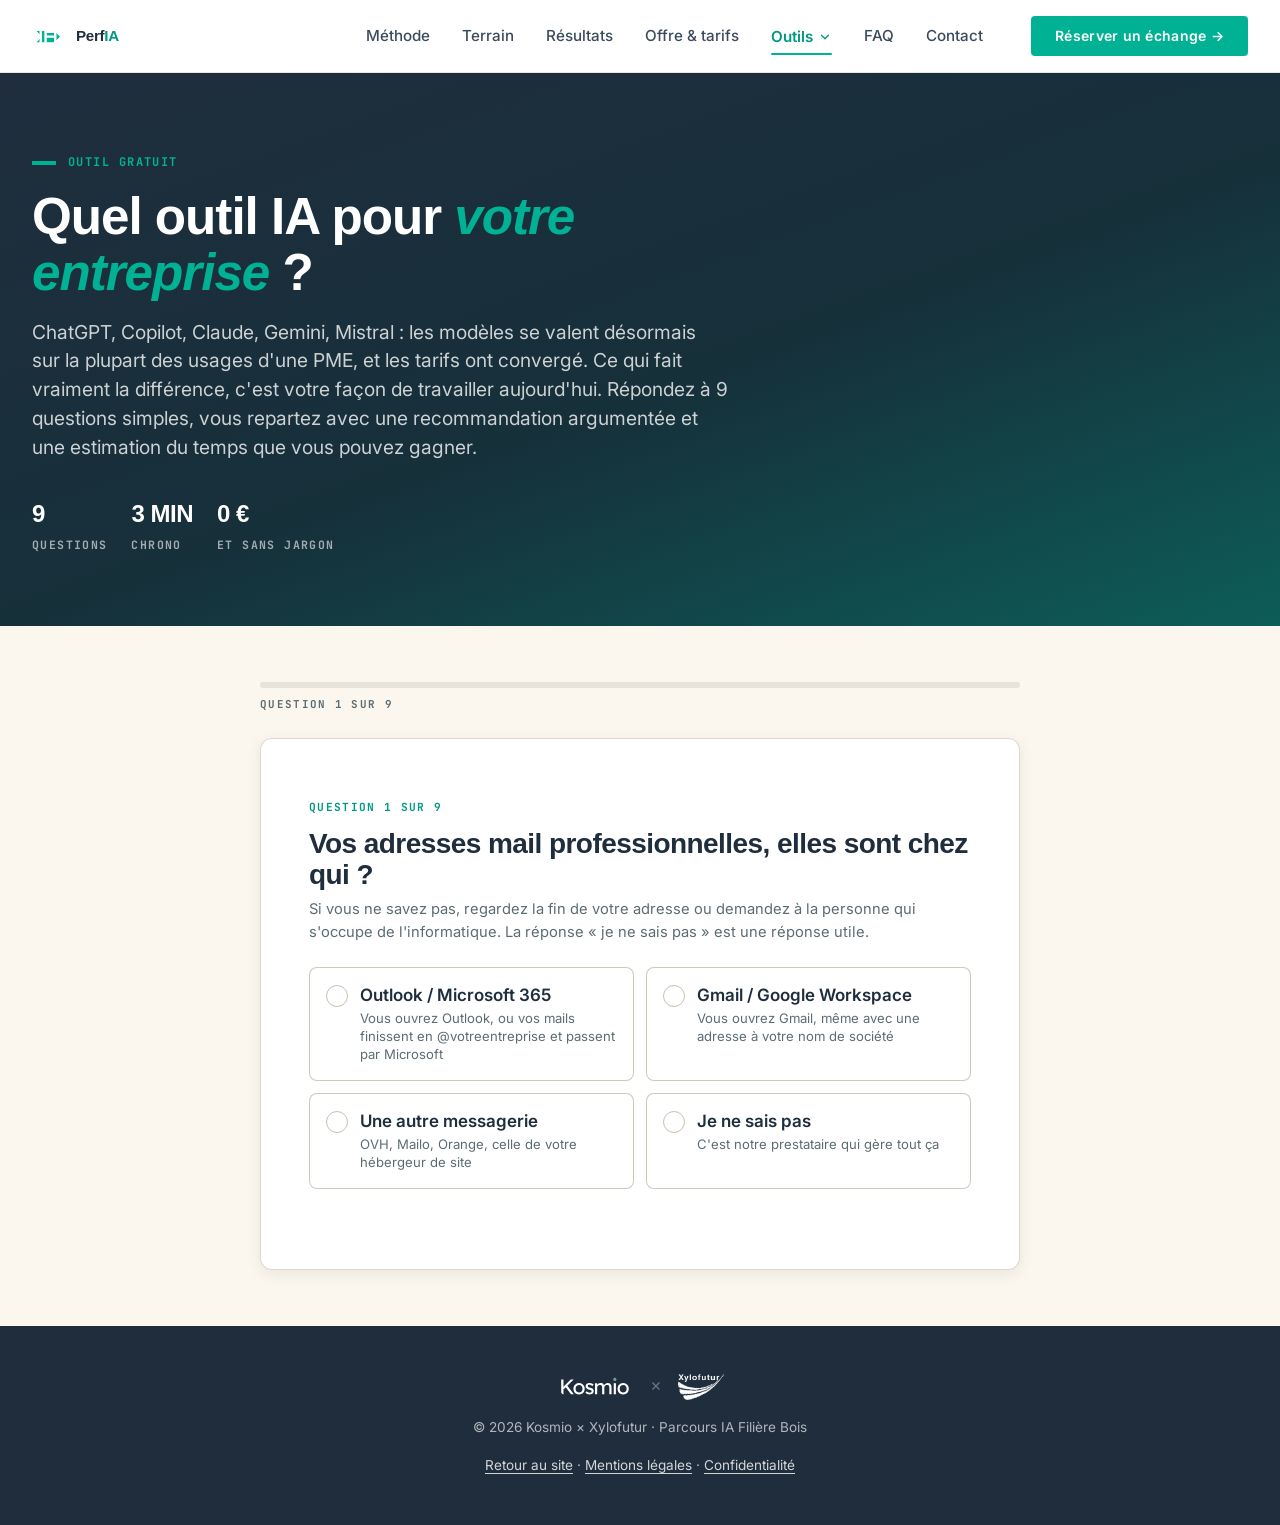
==== commit fd1f34ef: "En-tete : nom de marque PerfIA avec IA en accent et gras Co-Authored-By: Claude Sonnet 5.5 <noreply@" ====
--- a/choix-ia.html
+++ b/choix-ia.html
@@ -38,6 +38,7 @@
   .brand { display:flex; align-items:center; gap:var(--space-3); text-decoration:none;}
   .brand-logo { height:32px; width:auto; display:block; }
   .brand-name { font-family:var(--font-display); font-weight:700; font-size:.95rem; color:var(--ink-900); letter-spacing:var(--tracking-tight); }
+  .brand-name strong { font-weight:800; color:var(--color-accent-hover); }
 
   /* ===== Intro ===== */
   .intro { background: linear-gradient(160deg, var(--ink-900) 0%, #16303a 55%, var(--xf-green-600) 160%); color:#fff; padding-block: clamp(2.5rem,6vw,4.5rem); }
@@ -184,6 +185,19 @@
   .gain .d { font-size:.85rem; color: rgba(255,255,255,.65); line-height: var(--lh-base); margin:0; }
   .disclaimer { font-size:.78rem; color: rgba(255,255,255,.45); max-width:70ch; line-height:1.5; }
 
+  /* ===== Encart souveraineté (après le résultat) ===== */
+  .souv { background: var(--white); padding-block: clamp(2.5rem,6vw,4rem); }
+  .souv__card {
+    max-width: 860px; margin-inline:auto; display:grid; gap: var(--space-5); align-items:center;
+    background: var(--xf-sand-100); border:1px solid rgba(201,191,177,.7); border-left:4px solid var(--xf-green-500);
+    border-radius: var(--radius-lg); padding: clamp(1.5rem,4vw,var(--space-7));
+  }
+  @media (min-width:768px){ .souv__card { grid-template-columns: 1fr auto; gap: var(--space-7); } }
+  .souv__card h2 { font-size: var(--text-h2); margin: var(--space-4) 0 var(--space-4); }
+  .souv__card h3 { font-size: 1.1rem; color: var(--xf-green-600); margin: 0 0 var(--space-2); }
+  .souv__card p { margin:0; color: var(--ink-700); font-size: var(--text-lead); line-height: var(--lh-base); }
+  .souv__card .btn { justify-self:start; white-space:nowrap; }
+
   /* ===== Capture ===== */
   .capture { background: var(--km-sage-50); padding-block: clamp(2.5rem,6vw,4rem); }
   .capture .inner { max-width: 720px; margin-inline:auto; text-align:center; }
@@ -213,8 +227,8 @@
 <header class="site">
   <div class="wrap">
     <a href="index.html" class="brand">
-      <img src="assets/logo-white.svg" alt="IA &amp; Automatisation" class="brand-logo">
-      <span class="brand-name">IA &amp; Automatisation</span>
+      <img src="assets/logo-white.svg" alt="PerfIA" class="brand-logo">
+      <span class="brand-name">Perf<strong>IA</strong></span>
     </a>
     <nav class="primary" id="nav-primary" aria-label="Principal">
       <a href="index.html#methode">Méthode</a>
@@ -225,8 +239,8 @@
         <button type="button" class="nav-dd__btn is-current" aria-expanded="false" aria-controls="nav-outils">Outils<svg class="nav-dd__chev" width="14" height="14" viewBox="0 0 24 24" fill="none" stroke="currentColor" stroke-width="2.2" stroke-linecap="round" stroke-linejoin="round" aria-hidden="true"><polyline points="6 9 12 15 18 9"/></svg></button>
         <div class="nav-dd__menu" id="nav-outils">
           <a href="choix-ia.html" class="nav-dd__cur" aria-current="page"><span class="nav-dd__title">Quel outil IA&nbsp;?</span><span class="nav-dd__desc">Trouver l'abonnement adapté à vos usages</span></a>
+          <a href="souverainete.html"><span class="nav-dd__title">Souveraineté</span><span class="nav-dd__desc">Vos outils IA sur un serveur à votre nom</span></a>
           <a href="https://processotheque.kosmio.dev/" target="_blank" rel="noopener"><span class="nav-dd__title">Processothèque <span class="nav-dd__ext" aria-hidden="true">↗</span></span><span class="nav-dd__desc">Le référentiel des processus métier de la filière bois</span></a>
-          <a href="souverainete.html"><span class="nav-dd__title">Souveraineté</span><span class="nav-dd__desc">Vos outils IA sur un serveur à votre nom</span></a>
         </div>
       </div>
       <a href="index.html#faq">FAQ</a>
@@ -335,6 +349,21 @@
     <div style="margin-top:var(--space-7); display:flex; gap:var(--space-4); flex-wrap:wrap;">
       <a class="btn btn--primary btn--lg" href="https://cal.com/kosmio/ia-automatisation" target="_blank" rel="noopener">Parlons de vos processus (30 min, gratuit) →</a>
       <a class="btn btn--secondary btn--lg" href="index.html#etudes" style="color:#fff;border-color:rgba(255,255,255,.5);">Voir des exemples concrets ↓</a>
+    </div>
+  </div>
+</section>
+
+<!-- ============ ENCART SOUVERAINETÉ (affiché avec le résultat) ============ -->
+<section class="souv" id="souverainete-encart" hidden>
+  <div class="wrap">
+    <div class="souv__card">
+      <div>
+        <span class="eyebrow">Souveraineté</span>
+        <h2>Déployez votre IA souveraine et résiliente.</h2>
+        <h3>Comment&nbsp;?</h3>
+        <p>Parcourez nos offres de déploiement d'agents sur un environnement dont vous êtes le propriétaire.</p>
+      </div>
+      <a class="btn btn--primary" href="souverainete.html">Découvrir les offres →</a>
     </div>
   </div>
 </section>
@@ -743,7 +772,7 @@
         alerts.push({
           ico: '🔑',
           title: 'Et vos documents sensibles ?',
-          text: 'Pour vos usages courants, ' + SOLUTIONS[ranked[0]].name + " fera très bien l'affaire. Vos plans, notes de calcul ou documents clients, en revanche, sont traités sur les serveurs de l'éditeur, selon ses conditions et ses prix. Il existe des solutions où ces documents restent sur un serveur à votre nom et où vous pouvez changer de modèle à tout moment.",
+          text: 'Pour vos usages courants, ' + SOLUTIONS[ranked[0]].name + " fera très bien l'affaire. Vos prix, vos contrats, vos plans ou les documents de vos clients, en revanche, sont traités sur les serveurs de l'éditeur, selon ses conditions et ses prix. Il existe des solutions où ces documents restent sur un serveur à votre nom et où vous pouvez changer de modèle à tout moment.",
           link: lienSouv
         });
       } else {
@@ -959,6 +988,7 @@
     answers = {}; step = 0; lastResult = null;
     document.getElementById('result').hidden = true;
     document.getElementById('pivot').hidden = true;
+    document.getElementById('souverainete-encart').hidden = true;
     document.getElementById('capture').hidden = true;
     document.getElementById('final').hidden = true;
     elQuiz.hidden = false;
@@ -1064,6 +1094,7 @@
     elRestart.hidden = false;
     document.getElementById('result').hidden = false;
     document.getElementById('pivot').hidden = false;
+    document.getElementById('souverainete-encart').hidden = false;
     document.getElementById('capture').hidden = false;
     document.getElementById('final').hidden = false;
     scrollTop();
